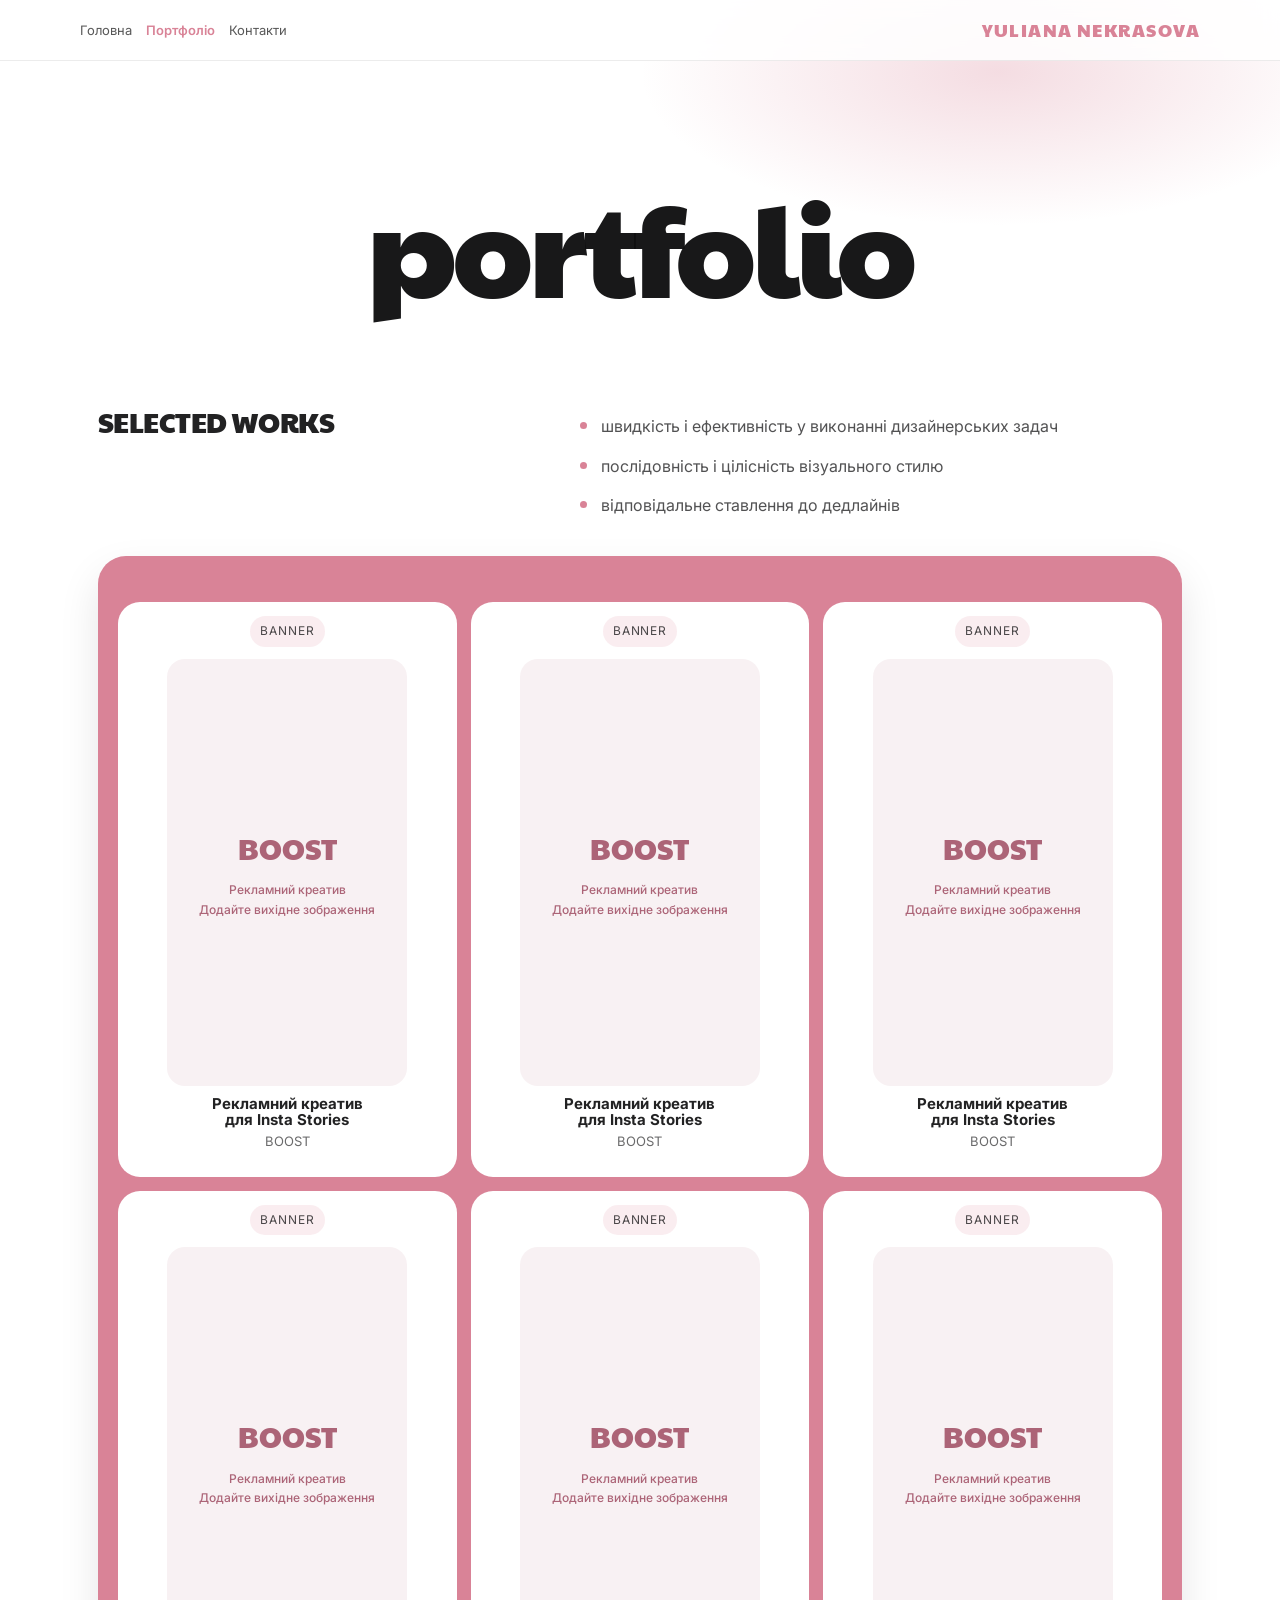
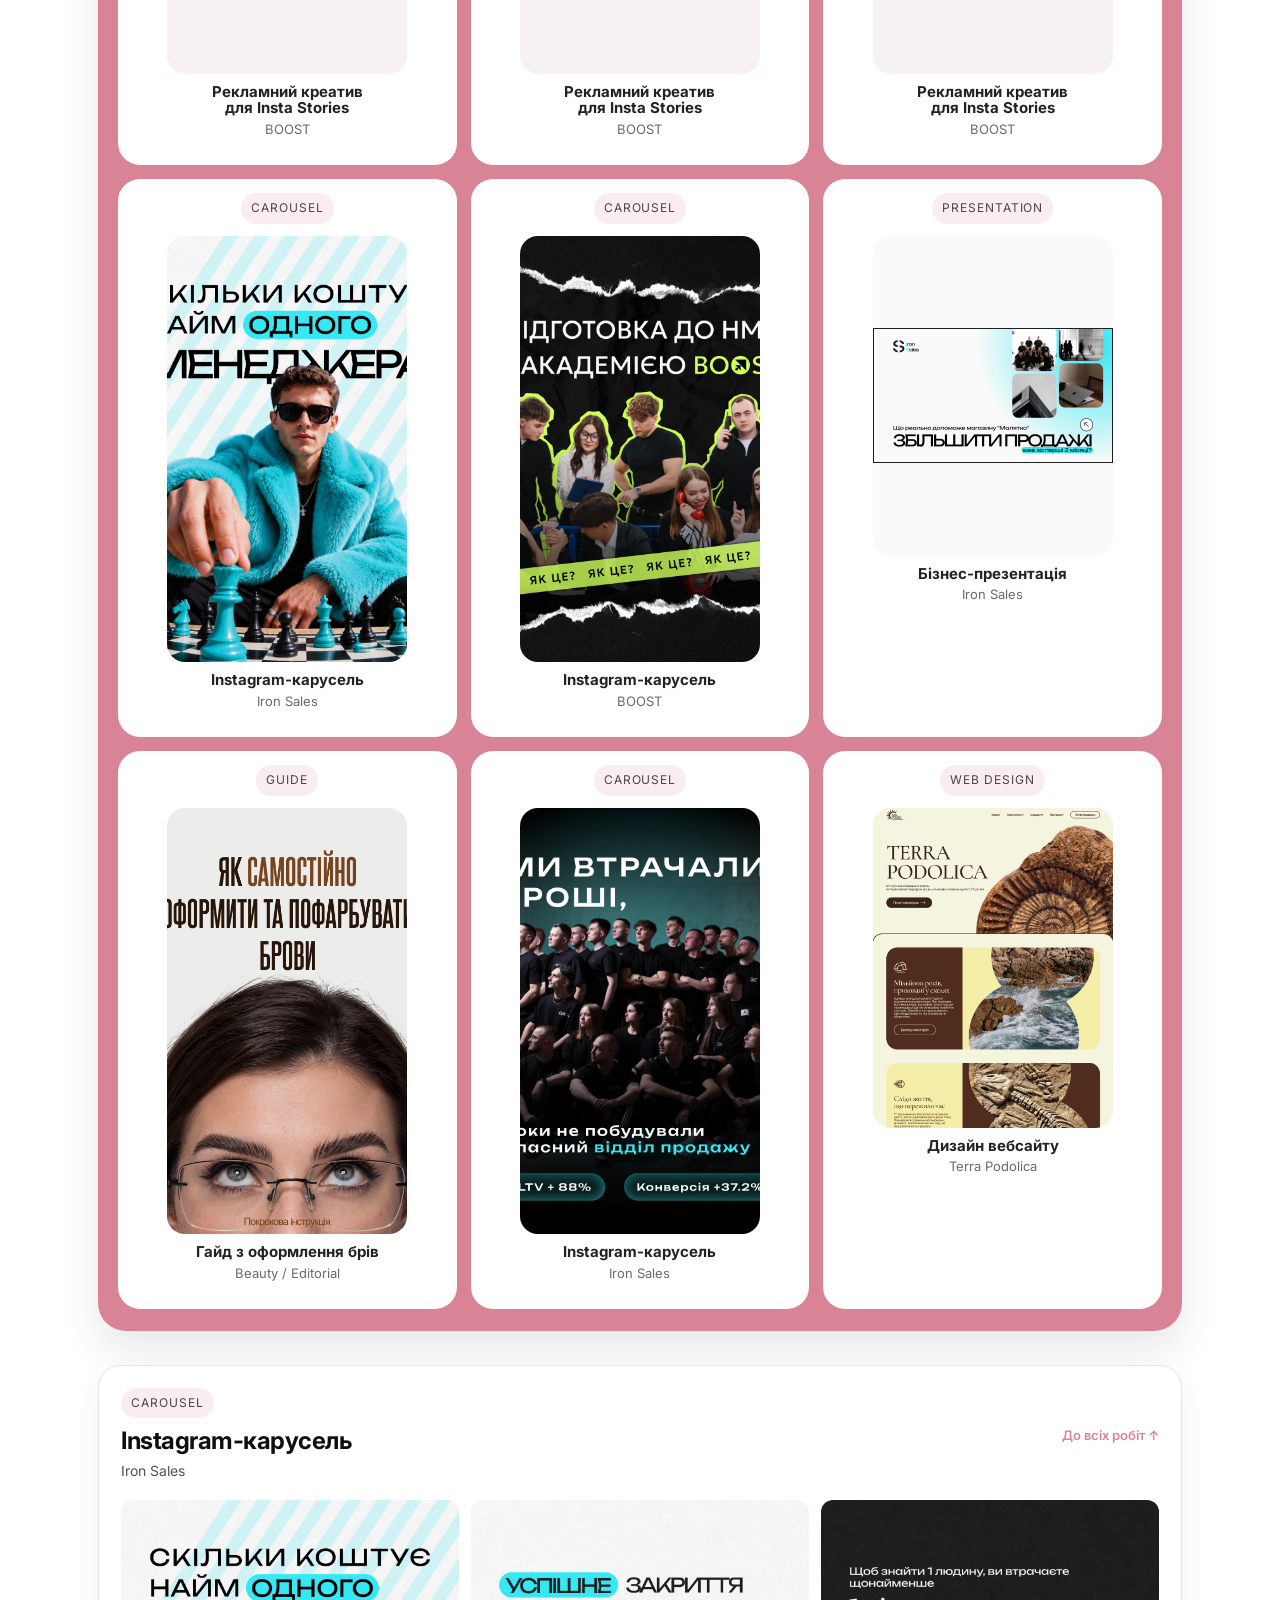
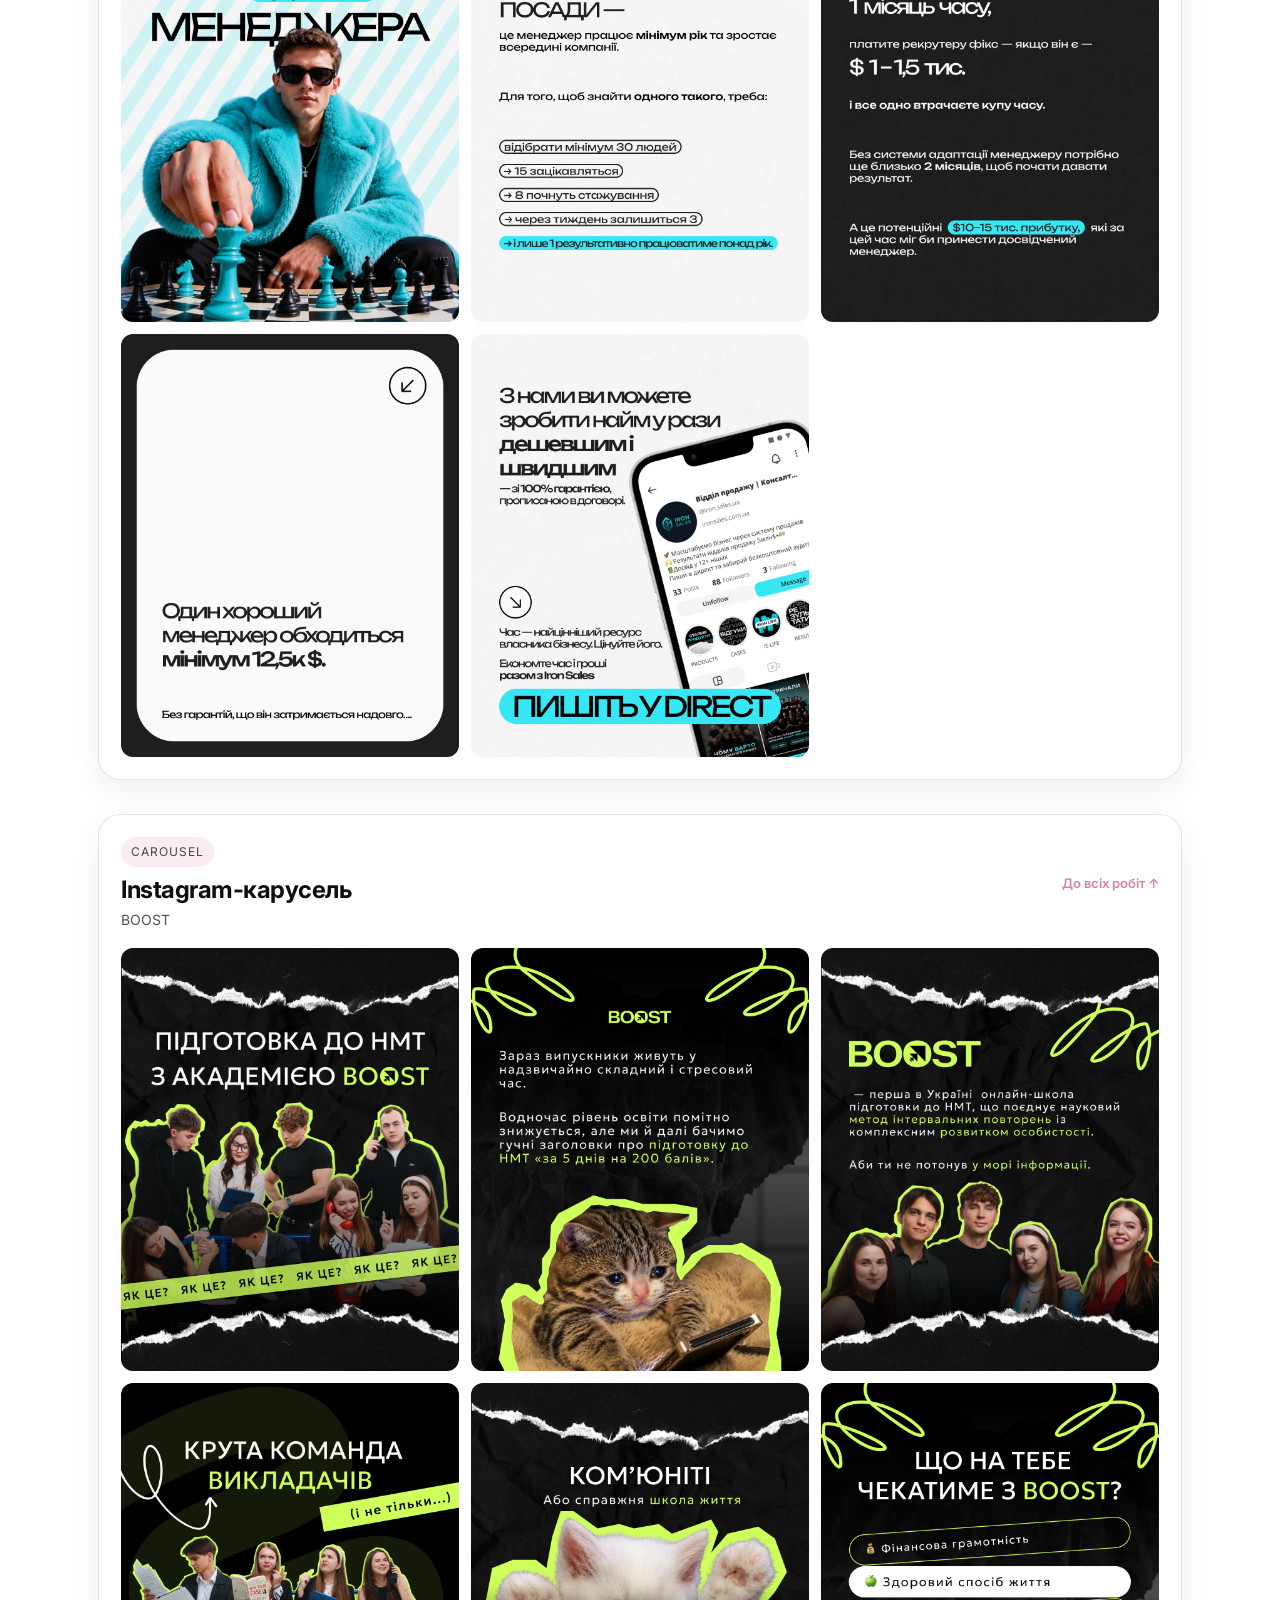
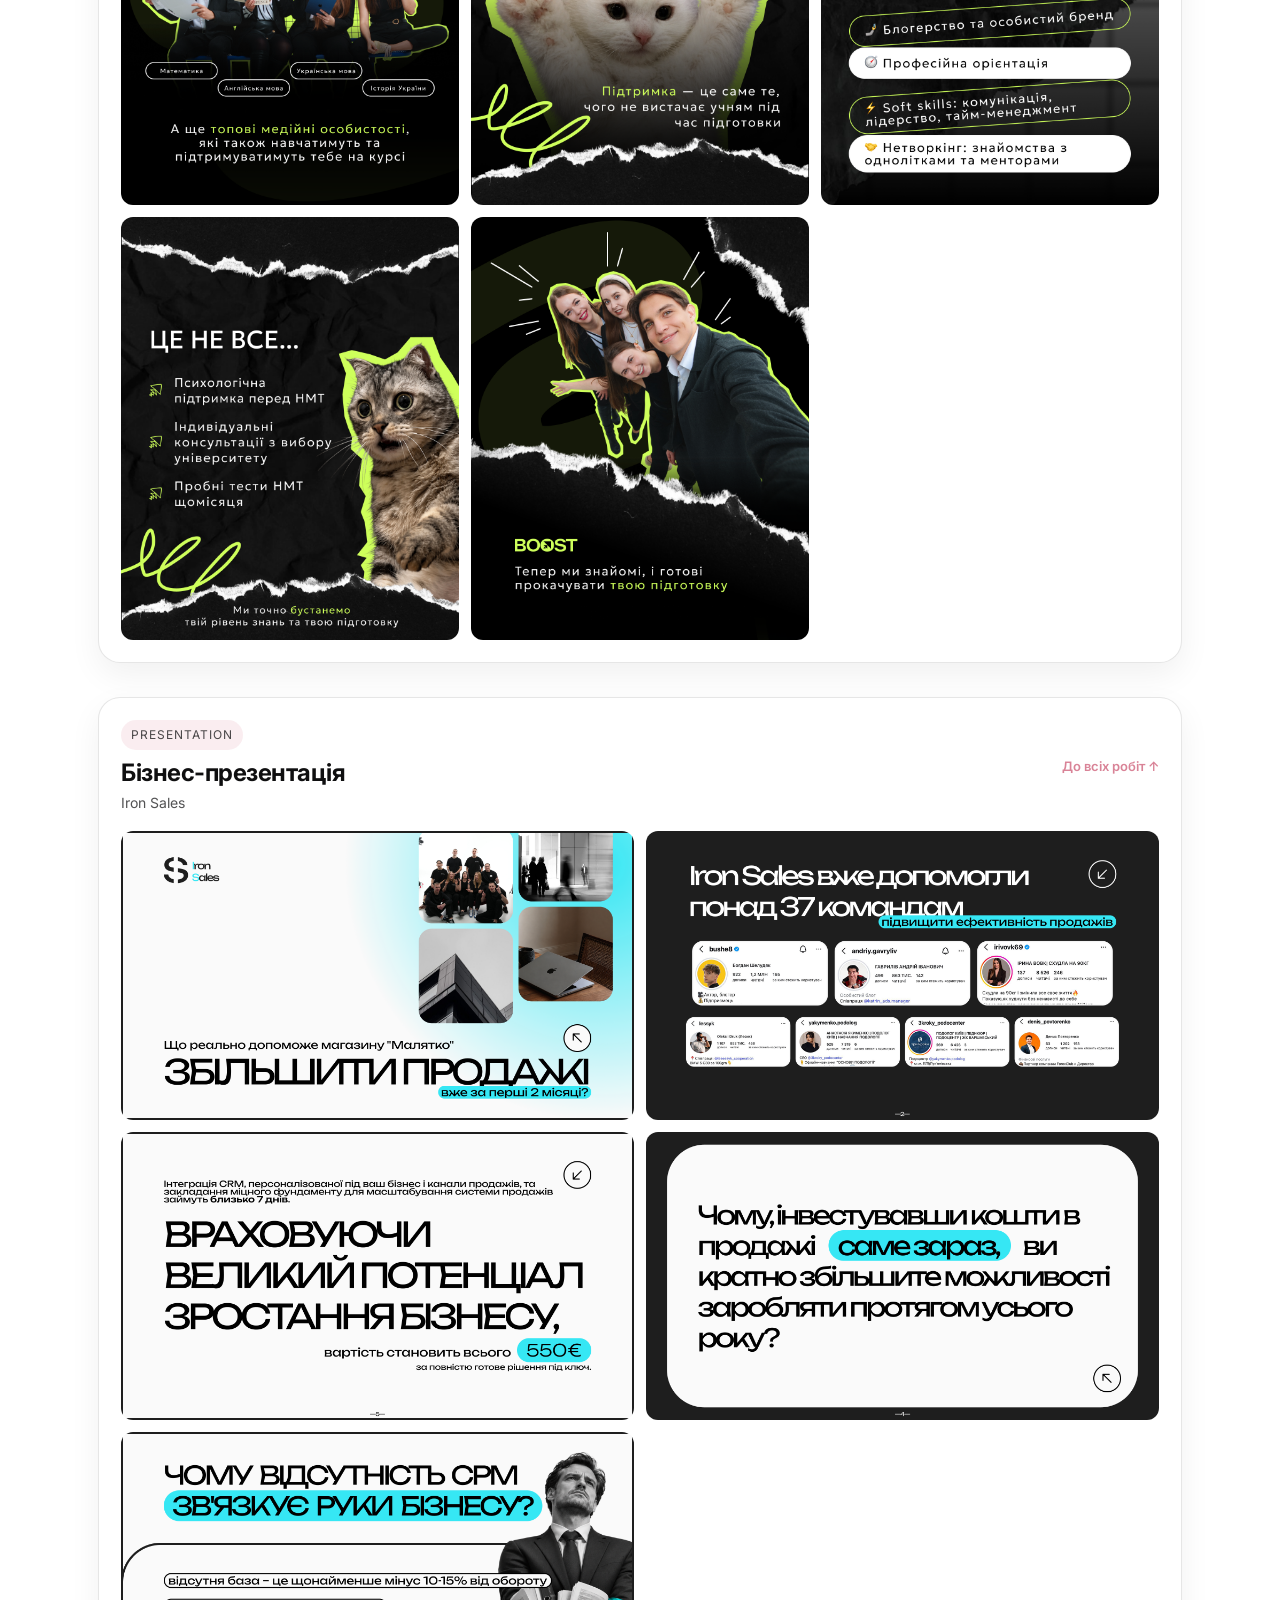
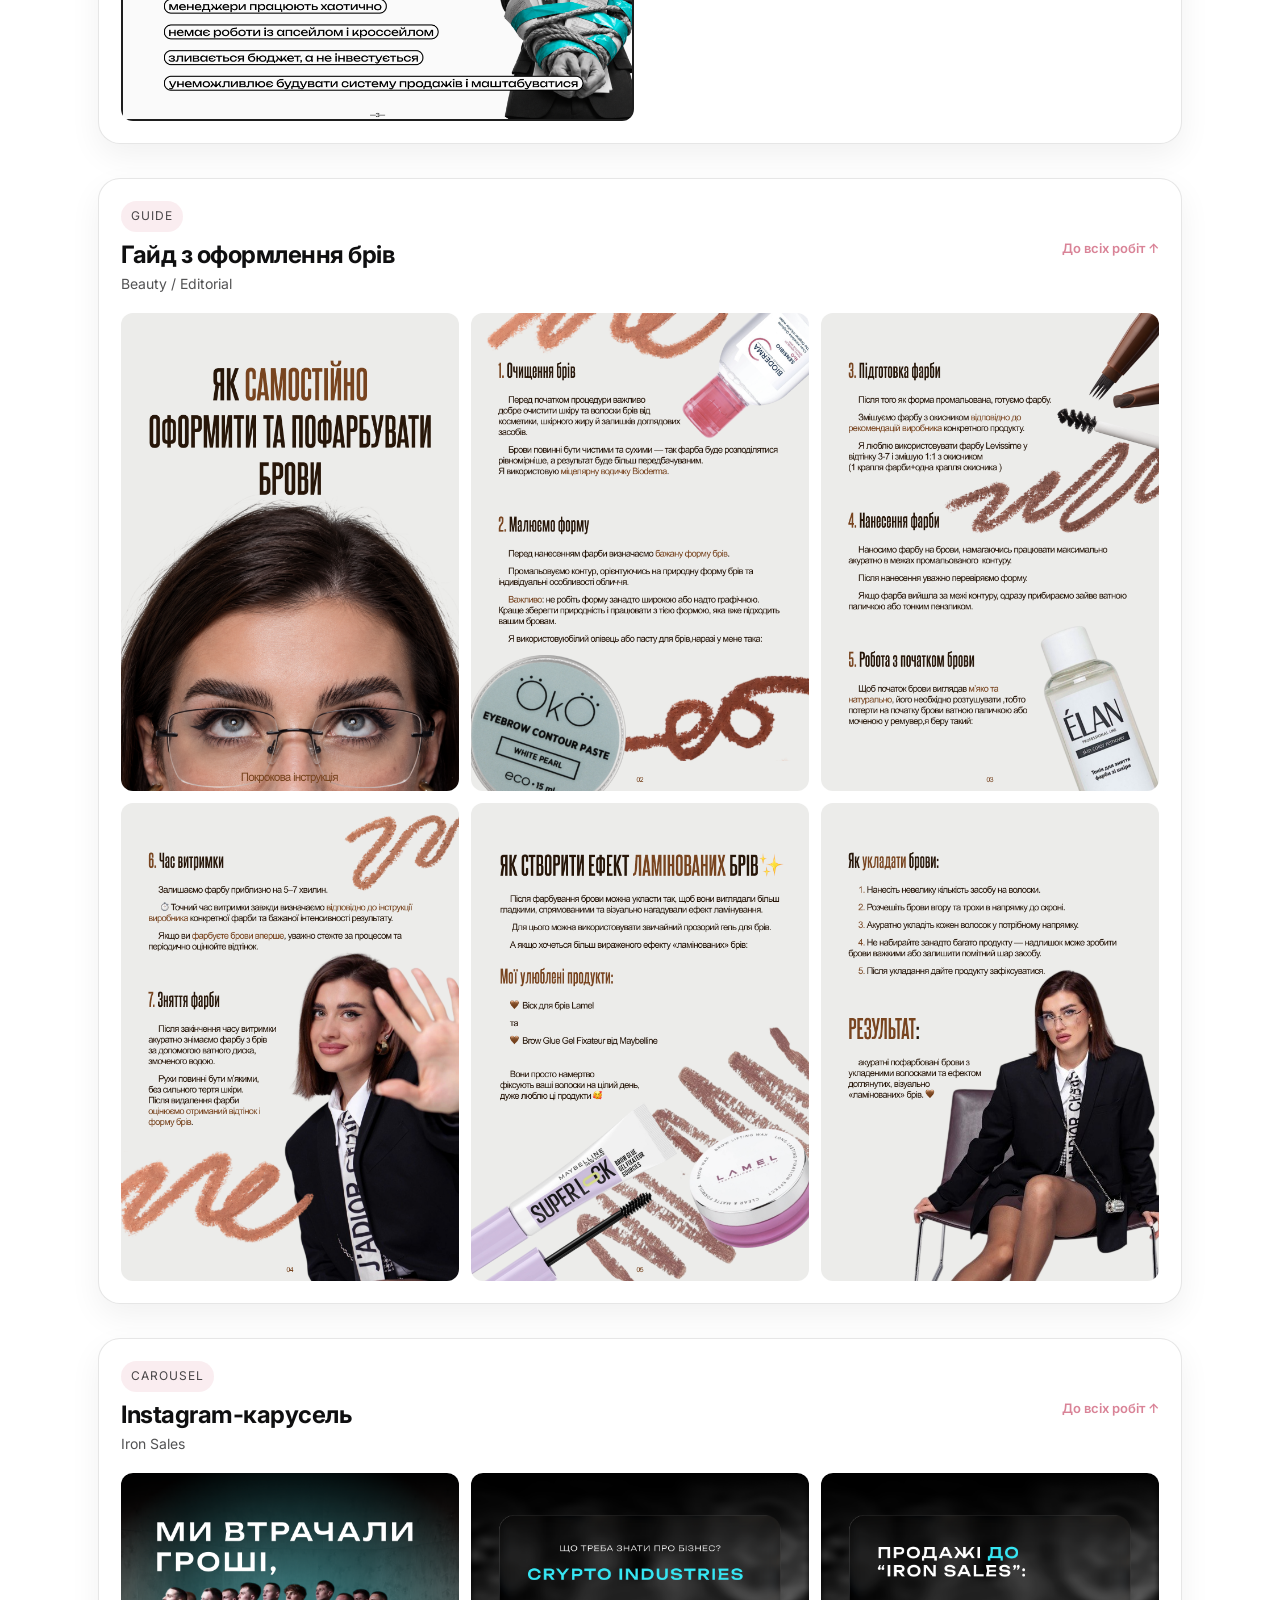
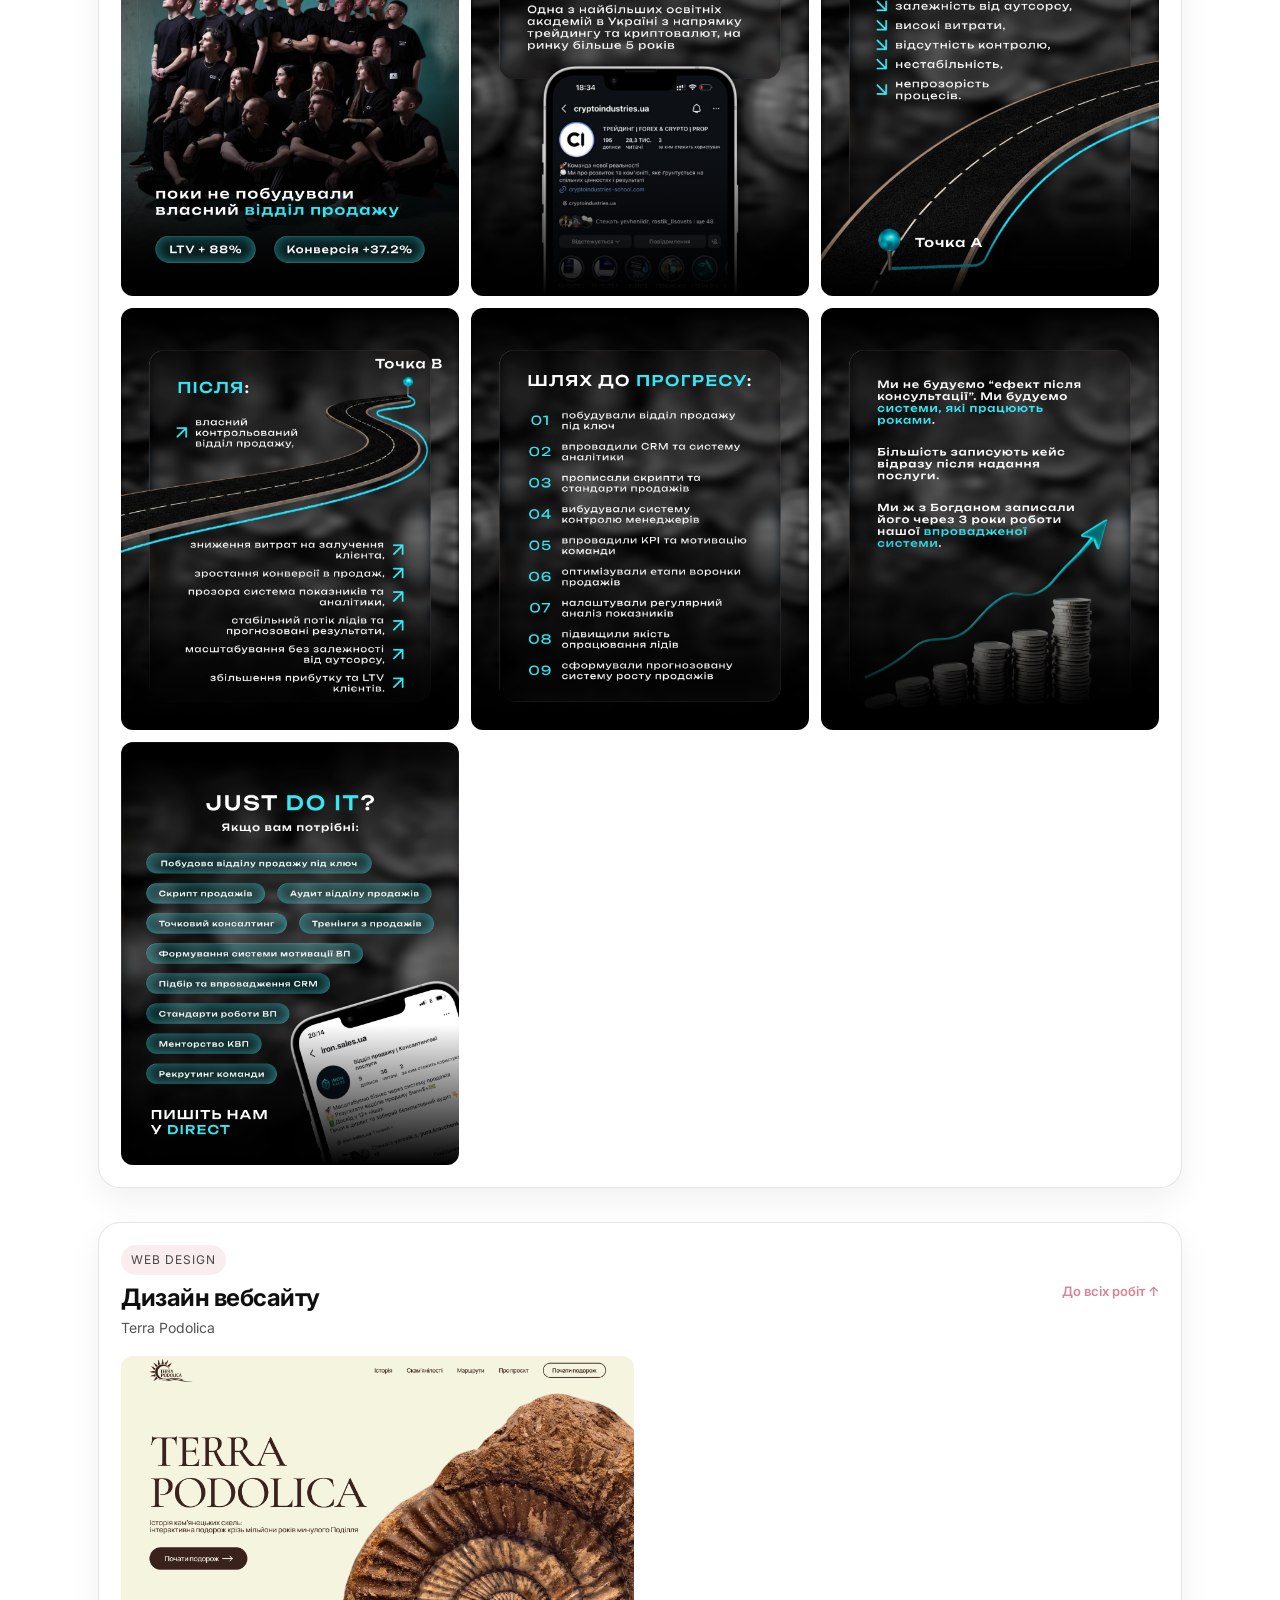
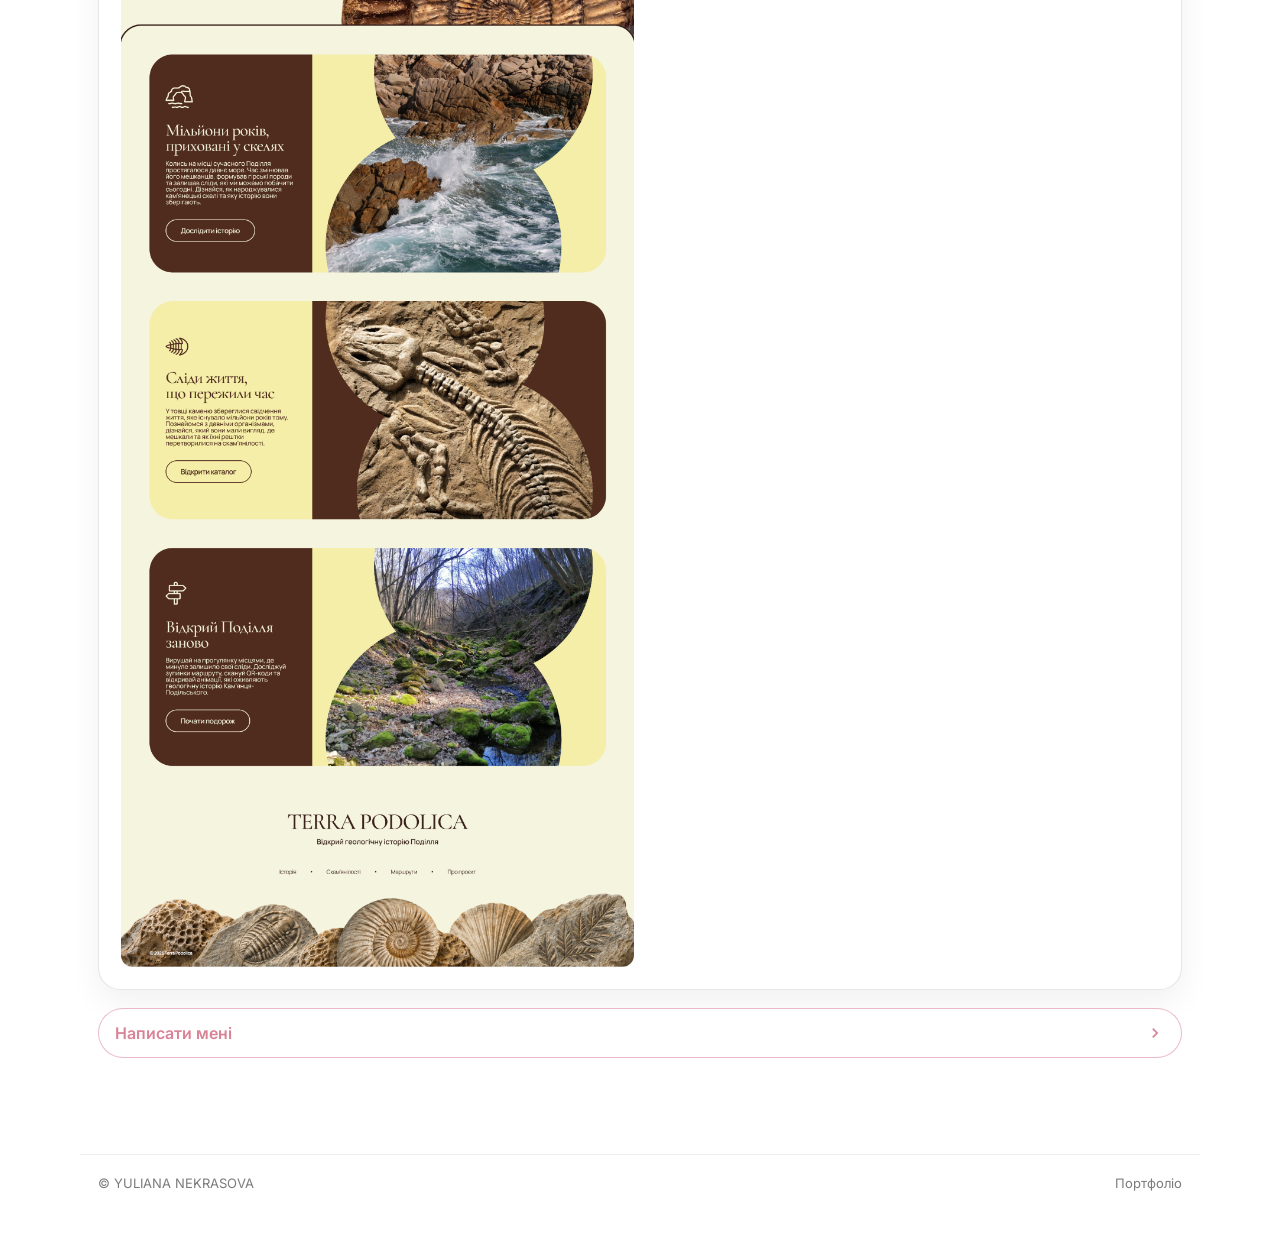
==== portfolio.html @ 5f6ecfb2 "Add files via upload" ====
<!DOCTYPE html>
<html lang="uk">
<head>
  <meta charset="UTF-8">
  <meta name="viewport" content="width=device-width, initial-scale=1">
  <link rel="preconnect" href="https://fonts.googleapis.com">
  <link rel="preconnect" href="https://fonts.gstatic.com" crossorigin>
  <link rel="stylesheet" href="https://fonts.googleapis.com/css2?family=Inter:wght@300;400;500;600;700&family=Paytone+One&display=swap">
  
  <meta name="description" content="Портфоліо дизайнерки Юліани Некрасової. Розробка рекламних банерів, презентацій та UI/UX рішень для цифрових продуктів.">
  <meta name="author" content="Юліана Некрасова">
  <meta name="keywords" content="Юліана Некрасова, портфоліо дизайнера, UI/UX, створення банерів, графічний дизайн">
  
  <title>Портфоліо — Юліана Некрасова</title>
  <link rel="stylesheet" href="styles.css">
</head>
<body>
  <header class="topbar">
    <div class="wrap topbar-grid">
      <nav class="menu" aria-label="Навігація" role="navigation">
        <ul class="menu-list">
          <li><a class="menu-link" href="index.html">Головна</a></li>
          <li><a class="menu-link" href="portfolio.html" aria-current="page">Портфоліо</a></li>
          <li><a class="menu-link" href="contacts.html">Контакти</a></li>
        </ul>
      </nav>

      <a class="logo" href="index.html">YULIANA NEKRASOVA</a>
    </div>
  </header>

  <main id="content">
    <section class="hero" aria-label="Портфоліо">
      <div class="wrap">
        <div class="hero-stage">
          <div class="hero-word" aria-hidden="true">portfolio</div>
        </div>

        <div class="hero-bottom">
          <div class="hero-left">
            <h1>SELECTED WORKS</h1>
          </div>
          <div class="hero-right">
            <ul class="accent-list">
              <li>швидкість і ефективність у виконанні дизайнерських задач</li>
              <li>послідовність і цілісність візуального стилю</li>
              <li>відповідальне ставлення до дедлайнів</li>
            </ul>
          </div>
        </div>

        <section class="panel" aria-label="Галерея робіт">
          <div class="panel-inner">
            <div class="panel-top">
            </div>

            <div class="panel-grid" id="work-grid">
              <article class="tile">
                <span class="badge">BANNER</span>
                <div class="tile-img tile-missing" role="img" aria-label="Робота: креатив для сторіс — Креатив 1"><span>BOOST<br><small>Рекламний креатив<br>Додайте вихідне зображення</small></span></div>
                <h3 class="tile-name">Рекламний креатив</h3>
                <h3 class="tile-name">для Insta Stories</h3>
                <p class="tile-meta">BOOST</p>
              </article>

              <article class="tile">
                <span class="badge">BANNER</span>
                <div class="tile-img tile-missing" role="img" aria-label="Робота: креатив для сторіс — Creative 2"><span>BOOST<br><small>Рекламний креатив<br>Додайте вихідне зображення</small></span></div>
                <h3 class="tile-name">Рекламний креатив</h3>
                <h3 class="tile-name">для Insta Stories</h3>
                <p class="tile-meta">BOOST</p>
              </article>

              <article class="tile">
                <span class="badge">BANNER</span>
                <div class="tile-img tile-missing" role="img" aria-label="Робота: креатив для сторіс — Креатив 4"><span>BOOST<br><small>Рекламний креатив<br>Додайте вихідне зображення</small></span></div>
                <h3 class="tile-name">Рекламний креатив</h3>
                <h3 class="tile-name">для Insta Stories</h3>
                <p class="tile-meta">BOOST</p>
              </article>

              <article class="tile">
                <span class="badge">BANNER</span>
                <div class="tile-img tile-missing" role="img" aria-label="Робота: дизайн прайсу — Ціни 2"><span>BOOST<br><small>Рекламний креатив<br>Додайте вихідне зображення</small></span></div>
                <h3 class="tile-name">Рекламний креатив</h3>
                <h3 class="tile-name">для Insta Stories</h3>
                <p class="tile-meta">BOOST</p>
              </article>

              <article class="tile">
                <span class="badge">BANNER</span>
                <div class="tile-img tile-missing" role="img" aria-label="Робота: дизайн прайсу — Ціни 5"><span>BOOST<br><small>Рекламний креатив<br>Додайте вихідне зображення</small></span></div>
                <h3 class="tile-name">Рекламний креатив</h3>
                <h3 class="tile-name">для Insta Stories</h3>
                <p class="tile-meta">BOOST</p>
              </article>

              <article class="tile">
                <span class="badge">BANNER</span>
                <div class="tile-img tile-missing" role="img" aria-label="Робота: дизайн прайсу — Ціни 6"><span>BOOST<br><small>Рекламний креатив<br>Додайте вихідне зображення</small></span></div>
                <h3 class="tile-name">Рекламний креатив</h3>
                <h3 class="tile-name">для Insta Stories</h3>
                <p class="tile-meta">BOOST</p>
              </article>
<article class="tile">
 <span class="badge">CAROUSEL</span>
 <a class="project-link" href="#iron-carousel-1" aria-label="Переглянути: Instagram-карусель — Iron Sales">
 <div class="tile-img "><img loading="lazy" src="assets/iron-carousel-1-01.png" alt="Instagram-карусель — Iron Sales"></div>
 <h3 class="tile-name">Instagram-карусель</h3><p class="tile-meta">Iron Sales</p>
 </a></article>
<article class="tile">
 <span class="badge">CAROUSEL</span>
 <a class="project-link" href="#boost-carousel" aria-label="Переглянути: Instagram-карусель — BOOST">
 <div class="tile-img "><img loading="lazy" src="assets/boost-carousel-01.png" alt="Instagram-карусель — BOOST"></div>
 <h3 class="tile-name">Instagram-карусель</h3><p class="tile-meta">BOOST</p>
 </a></article>
<article class="tile">
 <span class="badge">PRESENTATION</span>
 <a class="project-link" href="#iron-presentation" aria-label="Переглянути: Бізнес-презентація — Iron Sales">
 <div class="tile-img tile-img-wide"><img loading="lazy" src="assets/iron-presentation-01.png" alt="Бізнес-презентація — Iron Sales"></div>
 <h3 class="tile-name">Бізнес-презентація</h3><p class="tile-meta">Iron Sales</p>
 </a></article>
<article class="tile">
 <span class="badge">GUIDE</span>
 <a class="project-link" href="#beauty-guide" aria-label="Переглянути: Гайд з оформлення брів — Beauty / Editorial">
 <div class="tile-img "><img loading="lazy" src="assets/beauty-guide-01.png" alt="Гайд з оформлення брів — Beauty / Editorial"></div>
 <h3 class="tile-name">Гайд з оформлення брів</h3><p class="tile-meta">Beauty / Editorial</p>
 </a></article>
<article class="tile">
 <span class="badge">CAROUSEL</span>
 <a class="project-link" href="#iron-carousel-2" aria-label="Переглянути: Instagram-карусель — Iron Sales">
 <div class="tile-img "><img loading="lazy" src="assets/iron-carousel-2-01.png" alt="Instagram-карусель — Iron Sales"></div>
 <h3 class="tile-name">Instagram-карусель</h3><p class="tile-meta">Iron Sales</p>
 </a></article>
<article class="tile">
 <span class="badge">WEB DESIGN</span>
 <a class="project-link" href="#terra-podolica" aria-label="Переглянути: Дизайн вебсайту — Terra Podolica">
 <div class="tile-img tile-img-wide"><img loading="lazy" src="assets/terra-podolica-01.png" alt="Дизайн вебсайту — Terra Podolica"></div>
 <h3 class="tile-name">Дизайн вебсайту</h3><p class="tile-meta">Terra Podolica</p>
 </a></article>
            </div>
          </div>
        </section>

        <section class="work-detail" id="iron-carousel-1" aria-label="Instagram-карусель — Iron Sales">
 <div class="work-heading"><div><span class="badge">CAROUSEL</span><h2>Instagram-карусель</h2><p>Iron Sales</p></div><a class="back-to-grid" href="#work-grid">До всіх робіт ↑</a></div>
 <div class="work-gallery "><a href="assets/iron-carousel-1-01.png" target="_blank" rel="noopener" title="Відкрити у повному розмірі"><img loading="lazy" src="assets/iron-carousel-1-01.png" alt="Instagram-карусель — сторінка 1"></a><a href="assets/iron-carousel-1-02.png" target="_blank" rel="noopener" title="Відкрити у повному розмірі"><img loading="lazy" src="assets/iron-carousel-1-02.png" alt="Instagram-карусель — сторінка 2"></a><a href="assets/iron-carousel-1-03.png" target="_blank" rel="noopener" title="Відкрити у повному розмірі"><img loading="lazy" src="assets/iron-carousel-1-03.png" alt="Instagram-карусель — сторінка 3"></a><a href="assets/iron-carousel-1-04.png" target="_blank" rel="noopener" title="Відкрити у повному розмірі"><img loading="lazy" src="assets/iron-carousel-1-04.png" alt="Instagram-карусель — сторінка 4"></a><a href="assets/iron-carousel-1-05.png" target="_blank" rel="noopener" title="Відкрити у повному розмірі"><img loading="lazy" src="assets/iron-carousel-1-05.png" alt="Instagram-карусель — сторінка 5"></a></div>
 </section>
<section class="work-detail" id="boost-carousel" aria-label="Instagram-карусель — BOOST">
 <div class="work-heading"><div><span class="badge">CAROUSEL</span><h2>Instagram-карусель</h2><p>BOOST</p></div><a class="back-to-grid" href="#work-grid">До всіх робіт ↑</a></div>
 <div class="work-gallery "><a href="assets/boost-carousel-01.png" target="_blank" rel="noopener" title="Відкрити у повному розмірі"><img loading="lazy" src="assets/boost-carousel-01.png" alt="Instagram-карусель — сторінка 1"></a><a href="assets/boost-carousel-02.png" target="_blank" rel="noopener" title="Відкрити у повному розмірі"><img loading="lazy" src="assets/boost-carousel-02.png" alt="Instagram-карусель — сторінка 2"></a><a href="assets/boost-carousel-03.png" target="_blank" rel="noopener" title="Відкрити у повному розмірі"><img loading="lazy" src="assets/boost-carousel-03.png" alt="Instagram-карусель — сторінка 3"></a><a href="assets/boost-carousel-04.png" target="_blank" rel="noopener" title="Відкрити у повному розмірі"><img loading="lazy" src="assets/boost-carousel-04.png" alt="Instagram-карусель — сторінка 4"></a><a href="assets/boost-carousel-05.png" target="_blank" rel="noopener" title="Відкрити у повному розмірі"><img loading="lazy" src="assets/boost-carousel-05.png" alt="Instagram-карусель — сторінка 5"></a><a href="assets/boost-carousel-06.png" target="_blank" rel="noopener" title="Відкрити у повному розмірі"><img loading="lazy" src="assets/boost-carousel-06.png" alt="Instagram-карусель — сторінка 6"></a><a href="assets/boost-carousel-07.png" target="_blank" rel="noopener" title="Відкрити у повному розмірі"><img loading="lazy" src="assets/boost-carousel-07.png" alt="Instagram-карусель — сторінка 7"></a><a href="assets/boost-carousel-08.png" target="_blank" rel="noopener" title="Відкрити у повному розмірі"><img loading="lazy" src="assets/boost-carousel-08.png" alt="Instagram-карусель — сторінка 8"></a></div>
 </section>
<section class="work-detail" id="iron-presentation" aria-label="Бізнес-презентація — Iron Sales">
 <div class="work-heading"><div><span class="badge">PRESENTATION</span><h2>Бізнес-презентація</h2><p>Iron Sales</p></div><a class="back-to-grid" href="#work-grid">До всіх робіт ↑</a></div>
 <div class="work-gallery work-gallery-wide"><a href="assets/iron-presentation-01.png" target="_blank" rel="noopener" title="Відкрити у повному розмірі"><img loading="lazy" src="assets/iron-presentation-01.png" alt="Бізнес-презентація — сторінка 1"></a><a href="assets/iron-presentation-02.png" target="_blank" rel="noopener" title="Відкрити у повному розмірі"><img loading="lazy" src="assets/iron-presentation-02.png" alt="Бізнес-презентація — сторінка 2"></a><a href="assets/iron-presentation-03.png" target="_blank" rel="noopener" title="Відкрити у повному розмірі"><img loading="lazy" src="assets/iron-presentation-03.png" alt="Бізнес-презентація — сторінка 3"></a><a href="assets/iron-presentation-04.png" target="_blank" rel="noopener" title="Відкрити у повному розмірі"><img loading="lazy" src="assets/iron-presentation-04.png" alt="Бізнес-презентація — сторінка 4"></a><a href="assets/iron-presentation-05.png" target="_blank" rel="noopener" title="Відкрити у повному розмірі"><img loading="lazy" src="assets/iron-presentation-05.png" alt="Бізнес-презентація — сторінка 5"></a></div>
 </section>
<section class="work-detail" id="beauty-guide" aria-label="Гайд з оформлення брів — Beauty / Editorial">
 <div class="work-heading"><div><span class="badge">GUIDE</span><h2>Гайд з оформлення брів</h2><p>Beauty / Editorial</p></div><a class="back-to-grid" href="#work-grid">До всіх робіт ↑</a></div>
 <div class="work-gallery "><a href="assets/beauty-guide-01.png" target="_blank" rel="noopener" title="Відкрити у повному розмірі"><img loading="lazy" src="assets/beauty-guide-01.png" alt="Гайд з оформлення брів — сторінка 1"></a><a href="assets/beauty-guide-02.png" target="_blank" rel="noopener" title="Відкрити у повному розмірі"><img loading="lazy" src="assets/beauty-guide-02.png" alt="Гайд з оформлення брів — сторінка 2"></a><a href="assets/beauty-guide-03.png" target="_blank" rel="noopener" title="Відкрити у повному розмірі"><img loading="lazy" src="assets/beauty-guide-03.png" alt="Гайд з оформлення брів — сторінка 3"></a><a href="assets/beauty-guide-04.png" target="_blank" rel="noopener" title="Відкрити у повному розмірі"><img loading="lazy" src="assets/beauty-guide-04.png" alt="Гайд з оформлення брів — сторінка 4"></a><a href="assets/beauty-guide-05.png" target="_blank" rel="noopener" title="Відкрити у повному розмірі"><img loading="lazy" src="assets/beauty-guide-05.png" alt="Гайд з оформлення брів — сторінка 5"></a><a href="assets/beauty-guide-06.png" target="_blank" rel="noopener" title="Відкрити у повному розмірі"><img loading="lazy" src="assets/beauty-guide-06.png" alt="Гайд з оформлення брів — сторінка 6"></a></div>
 </section>
<section class="work-detail" id="iron-carousel-2" aria-label="Instagram-карусель — Iron Sales">
 <div class="work-heading"><div><span class="badge">CAROUSEL</span><h2>Instagram-карусель</h2><p>Iron Sales</p></div><a class="back-to-grid" href="#work-grid">До всіх робіт ↑</a></div>
 <div class="work-gallery "><a href="assets/iron-carousel-2-01.png" target="_blank" rel="noopener" title="Відкрити у повному розмірі"><img loading="lazy" src="assets/iron-carousel-2-01.png" alt="Instagram-карусель — сторінка 1"></a><a href="assets/iron-carousel-2-02.png" target="_blank" rel="noopener" title="Відкрити у повному розмірі"><img loading="lazy" src="assets/iron-carousel-2-02.png" alt="Instagram-карусель — сторінка 2"></a><a href="assets/iron-carousel-2-03.png" target="_blank" rel="noopener" title="Відкрити у повному розмірі"><img loading="lazy" src="assets/iron-carousel-2-03.png" alt="Instagram-карусель — сторінка 3"></a><a href="assets/iron-carousel-2-04.png" target="_blank" rel="noopener" title="Відкрити у повному розмірі"><img loading="lazy" src="assets/iron-carousel-2-04.png" alt="Instagram-карусель — сторінка 4"></a><a href="assets/iron-carousel-2-05.png" target="_blank" rel="noopener" title="Відкрити у повному розмірі"><img loading="lazy" src="assets/iron-carousel-2-05.png" alt="Instagram-карусель — сторінка 5"></a><a href="assets/iron-carousel-2-06.png" target="_blank" rel="noopener" title="Відкрити у повному розмірі"><img loading="lazy" src="assets/iron-carousel-2-06.png" alt="Instagram-карусель — сторінка 6"></a><a href="assets/iron-carousel-2-07.png" target="_blank" rel="noopener" title="Відкрити у повному розмірі"><img loading="lazy" src="assets/iron-carousel-2-07.png" alt="Instagram-карусель — сторінка 7"></a></div>
 </section>
<section class="work-detail" id="terra-podolica" aria-label="Дизайн вебсайту — Terra Podolica">
 <div class="work-heading"><div><span class="badge">WEB DESIGN</span><h2>Дизайн вебсайту</h2><p>Terra Podolica</p></div><a class="back-to-grid" href="#work-grid">До всіх робіт ↑</a></div>
 <div class="work-gallery work-gallery-wide"><a href="assets/terra-podolica-01.png" target="_blank" rel="noopener" title="Відкрити у повному розмірі"><img loading="lazy" src="assets/terra-podolica-01.png" alt="Дизайн вебсайту — сторінка 1"></a></div>
 </section>
<div class="spacer" aria-hidden="true"></div>
        <a class="btn btn-outline btn-wide" href="contacts.html">
          Написати мені
          <svg class="btn-icon" viewBox="0 0 24 24" aria-hidden="true">
            <path d="M8.59 16.59L13.17 12 8.59 7.41 10 6l6 6-6 6-1.41-1.41z"></path>
          </svg>
        </a>
      </div>
    </section>
  </main>

  <footer class="footer">
    <div class="wrap footer-inner">
      <span>© YULIANA NEKRASOVA</span>
      <span>Портфоліо</span>
    </div>
  </footer>
</body>
</html>
---- styles.css ----
﻿:root {
  --bg: #ffffff;
  --surface: #ffffff;
  --text: #0f0f10;
  --muted: #6c6c72;
  --border: rgba(15, 15, 16, .10);
  --accent: #d98397;
  --accent-soft: #f3c3cd;
  --shadow: 0 18px 40px rgba(15, 15, 16, .10);
  --radius: 22px;
}

* {
  box-sizing: border-box;
}

html, body {
  height: 100%;
}

body {
  position: relative;
  margin: 0;
  color: var(--text);
  font: 16px/1.55 "Inter", system-ui, -apple-system, "Segoe UI", Roboto, Arial, sans-serif;
  background: var(--bg);
}

body::before {
  content: "";
  position: absolute;
  top: 0;
  left: 0;
  right: 0;
  height: 640px;
  pointer-events: none;
  background: radial-gradient(560px 240px at 78% 72px, rgba(217, 131, 151, .28), transparent 64%);
  z-index: -1;
}

img {
  max-width: 100%;
  height: auto;
  display: block;
}

a {
  color: inherit;
}

.sr-only {
  position: absolute;
  width: 1px;
  height: 1px;
  padding: 0;
  margin: -1px;
  overflow: hidden;
  clip: rect(0, 0, 0, 0);
  white-space: nowrap;
  border: 0;
}

.wrap {
  max-width: 1120px;
  margin: 0 auto;
  padding: 0 18px;
}

.topbar {
  position: sticky;
  top: 0;
  z-index: 10;
  background: rgba(255, 255, 255, .86);
  border-bottom: 1px solid rgba(15, 15, 16, .08);
  backdrop-filter: blur(10px);
}

.topbar-grid {
  display: flex;
  align-items: center;
  justify-content: space-between;
  padding: 16px 0;
  gap: 14px;
}

.menu {
  flex: 1;
}

.menu-list {
  list-style: none;
  margin: 0;
  padding: 0;
  display: flex;
  flex-direction: row;
  align-items: center;
  gap: 14px;
  flex-wrap: wrap;
  font-size: 13px;
}

.menu-link {
  text-decoration: none;
  color: rgba(15, 15, 16, .70);
}

.menu-link:hover {
  color: rgba(15, 15, 16, .92);
}

.menu-link[aria-current="page"] {
  color: var(--accent);
  font-weight: 600;
}

.logo {
  text-decoration: none;
  font-family: "Paytone One", "Inter", system-ui, sans-serif;
  font-size: 18px;
  letter-spacing: .08em;
  color: var(--accent);
}

main {
  padding: 8px 0 56px;
}

h1, h2, h3 {
  margin: 0 0 10px;
  line-height: 1.1;
  letter-spacing: -.02em;
}

h1 {
  font-size: 48px;
  font-weight: 700;
}

h2 {
  font-size: 28px;
  font-weight: 700;
}

h3 {
  font-size: 16px;
  font-weight: 700;
  letter-spacing: .02em;
  text-transform: uppercase;
}

p {
  margin: 0 0 12px;
  color: rgba(15, 15, 16, .72);
}

.accent-list {
  margin: 0 0 12px;
  padding-left: 22px;
  color: rgba(15, 15, 16, .72);
}

.accent-list li {
  margin: 0 0 8px;
}

.accent-list li::marker {
  color: var(--accent);
  font-size: 1.45em;
}

.btn {
  display: inline-flex;
  align-items: center;
  gap: 10px;
  padding: 12px 16px;
  border-radius: 999px;
  background: var(--accent);
  color: #fff;
  text-decoration: none;
  font-weight: 600;
  box-shadow: 0 16px 30px rgba(217, 131, 151, .24);
}

.btn-outline {
  background: #fff;
  color: var(--accent);
  border: 1px solid rgba(217, 131, 151, .55);
  box-shadow: none;
}

.btn-icon {
  width: 20px;
  height: 20px;
  flex: 0 0 auto;
  fill: currentColor;
}

.btn-wide {
  width: 100%;
  justify-content: space-between;
}

.btn-row {
  display: grid;
  grid-template-columns: 1fr auto;
  gap: 12px;
  margin-top: 14px;
}

.btn:hover { filter: brightness(1.02); }
.btn:active { filter: brightness(.98); }

.hero {
  position: relative;
  padding: 6px 0 12px;
}

.hero-stage {
  position: relative;
  min-height: 320px;
  display: grid;
  place-items: center;
  overflow: hidden;
}

.hero-word {
  position: absolute;
  inset: 0;
  display: grid;
  place-items: center;
  font-family: "Paytone One", "Inter", system-ui, sans-serif;
  font-size: 130px;
  letter-spacing: -.04em;
  color: rgba(15, 15, 16, .96);
  white-space: nowrap;
  transform: translateY(10px);
}

.hero-bottom {
  display: grid;
  grid-template-columns: 1fr 1.3fr;
  gap: 18px;
  margin-top: 12px;
  align-items: start;
}

.hero-actions {
  grid-column: 1 / -1;
}

.subhead {
  font-size: 18px;
  font-weight: 650;
  color: rgba(15, 15, 16, .88);
  margin: 0 0 8px;
}

.hero-left h1 {
  font-family: "Paytone One", "Inter", system-ui, sans-serif;
  font-weight: 400;
  font-size: 28px;
  color: rgba(15, 15, 16, .92);
}

.panel {
  margin-top: 26px;
  border-radius: 28px;
  background: var(--accent);
  color: var(--text);
  box-shadow: var(--shadow);
  border: none;
}

.panel-inner {
  padding: 28px 20px 22px;
}

.panel-top {
  display: grid;
  grid-template-columns: 1fr auto 1fr;
  align-items: center;
  gap: 10px;
  margin-bottom: 18px;
  text-transform: uppercase;
  letter-spacing: .12em;
  font-size: 12px;
  color: rgba(255, 255, 255, .8);
}

.panel-title {
  justify-self: center;
  font-family: "Paytone One", "Inter", system-ui, sans-serif;
  font-size: 38px;
  letter-spacing: .08em;
  color: #ffffff;
  margin: 0;
}

.panel-grid {
  display: grid;
  grid-template-columns: repeat(3, 1fr);
  gap: 14px;
}

.tile {
  border-radius: 22px;
  background: #ffffff;
  border: none;
  padding: 14px;
  text-align: center;
}

.badge {
  display: inline-flex;
  align-items: center;
  gap: 8px;
  font-size: 12px;
  padding: 6px 10px;
  border-radius: 999px;
  background: rgba(217, 131, 151, .14);
  color: rgba(15, 15, 16, .75);
  letter-spacing: .08em;
  text-transform: uppercase;
}

.tile-img {
  margin: 12px auto 10px;
  width: 100%;
  max-width: 240px;
  aspect-ratio: 9 / 16;
  border-radius: 18px;
  overflow: hidden;
  background: rgba(15, 15, 16, .04);
}

.tile-img img {
  width: 100%;
  height: 100%;
  object-fit: cover;
}
.tile-name {
  margin: 0;
  font-weight: 700;
  color: rgba(15, 15, 16, .92);
  font-size: 15px;
  letter-spacing: 0;
  text-transform: none;
}

.tile-meta {
  margin: 2px 0 12px;
  font-size: 13px;
  color: rgba(15, 15, 16, .62);
}

.section {
  margin-top: 34px;
  display: grid;
  grid-template-columns: 1.2fr .8fr;
  gap: 22px;
  align-items: center;
}

.card {
  border-radius: var(--radius);
  background: var(--surface);
  border: 1px solid rgba(15, 15, 16, .08);
  box-shadow: 0 12px 32px rgba(15, 15, 16, .08);
  padding: 18px;
}

.card h3 { color: rgba(15, 15, 16, .60); margin-bottom: 8px; }
.card ul { margin: 10px 0 0; padding-left: 18px; color: rgba(15, 15, 16, .76); }

.contact-bar { margin-top: 22px; }

.contact-row {
  display: flex;
  align-items: center;
  justify-content: space-between;
  gap: 18px;
  flex-wrap: wrap;
}

.contact-item {
  display: flex;
  flex-direction: column;
  gap: 4px;
  min-width: 220px;
  text-align: center;
}

.contact-label {
  font-size: 12px;
  letter-spacing: .12em;
  text-transform: uppercase;
  color: rgba(15, 15, 16, .55);
}

.contact-row a {
  color: var(--accent);
  font-weight: 650;
  text-decoration: none;
}

.contact-row a:hover {
  text-decoration: underline;
  text-underline-offset: 3px;
}

.footer {
  padding: 28px 0 42px;
  background: #fff;
  color: rgba(15, 15, 16, .55);
  font-size: 13px;
}

.footer-inner {
  border-top: 1px solid rgba(15, 15, 16, .08);
  padding-top: 18px;
  display: flex;
  justify-content: space-between;
  gap: 12px;
  flex-wrap: wrap;
}

.spacer { height: 18px; }

@media (max-width: 900px) {
  .topbar-grid { gap: 12px; }
  .menu-list { gap: 12px; }
  .hero-bottom { grid-template-columns: 1fr; }
  .btn-row { grid-template-columns: 1fr; }
  .panel-grid { grid-template-columns: 1fr; }
  .section { grid-template-columns: 1fr; }
}
/* Додаткові роботи — той самий стиль карток і кольорів */
.project-link {display:block;text-decoration:none;color:inherit}
.project-link:hover .tile-img img {transform:scale(1.035)}
.project-link:focus-visible,.back-to-grid:focus-visible,.work-gallery a:focus-visible {outline:3px solid var(--accent);outline-offset:4px}
.tile-img img {transition:transform .2s ease}
.tile-img-wide {aspect-ratio:9/12;display:grid;place-items:center}
.tile-img-wide img {object-fit:contain;background:#fafafa}
.tile-missing {display:grid;place-items:center;padding:14px;text-align:center;background:#f8f1f3;color:#ac6477;font-family:"Paytone One",sans-serif;font-size:29px}
.tile-missing small {display:block;font:500 12px/1.6 "Inter",sans-serif;margin-top:10px}
.work-detail {scroll-margin-top:95px;margin-top:34px;padding:22px;border:1px solid var(--border);background:#fff;border-radius:var(--radius);box-shadow:0 12px 32px rgba(15,15,16,.06)}
.work-heading {display:flex;align-items:center;justify-content:space-between;gap:16px;margin-bottom:18px}
.work-heading h2 {margin:10px 0 5px;font-size:24px}
.work-heading p {margin:0;font-size:14px}
.back-to-grid {color:var(--accent);font-size:13px;text-decoration:none;white-space:nowrap;font-weight:600}
.work-gallery {display:grid;grid-template-columns:repeat(3,minmax(0,1fr));gap:12px;align-items:start}
.work-gallery-wide {grid-template-columns:repeat(2,minmax(0,1fr))}
.work-gallery a {display:block;border-radius:12px;overflow:hidden;background:#f5f5f5}
.work-gallery img {width:100%;height:auto;display:block}
.work-gallery a:hover {box-shadow:0 5px 18px rgba(15,15,16,.13)}
@media(max-width:650px){.hero-word{font-size:clamp(48px,12vw,100px)}.hero-stage{min-height:220px}.logo{font-size:12px}.menu-list{font-size:12px;gap:8px}.work-heading{align-items:flex-start;flex-direction:column}.work-gallery{grid-template-columns:repeat(2,minmax(0,1fr));gap:8px}.work-gallery-wide{grid-template-columns:1fr}.work-detail{padding:14px}}
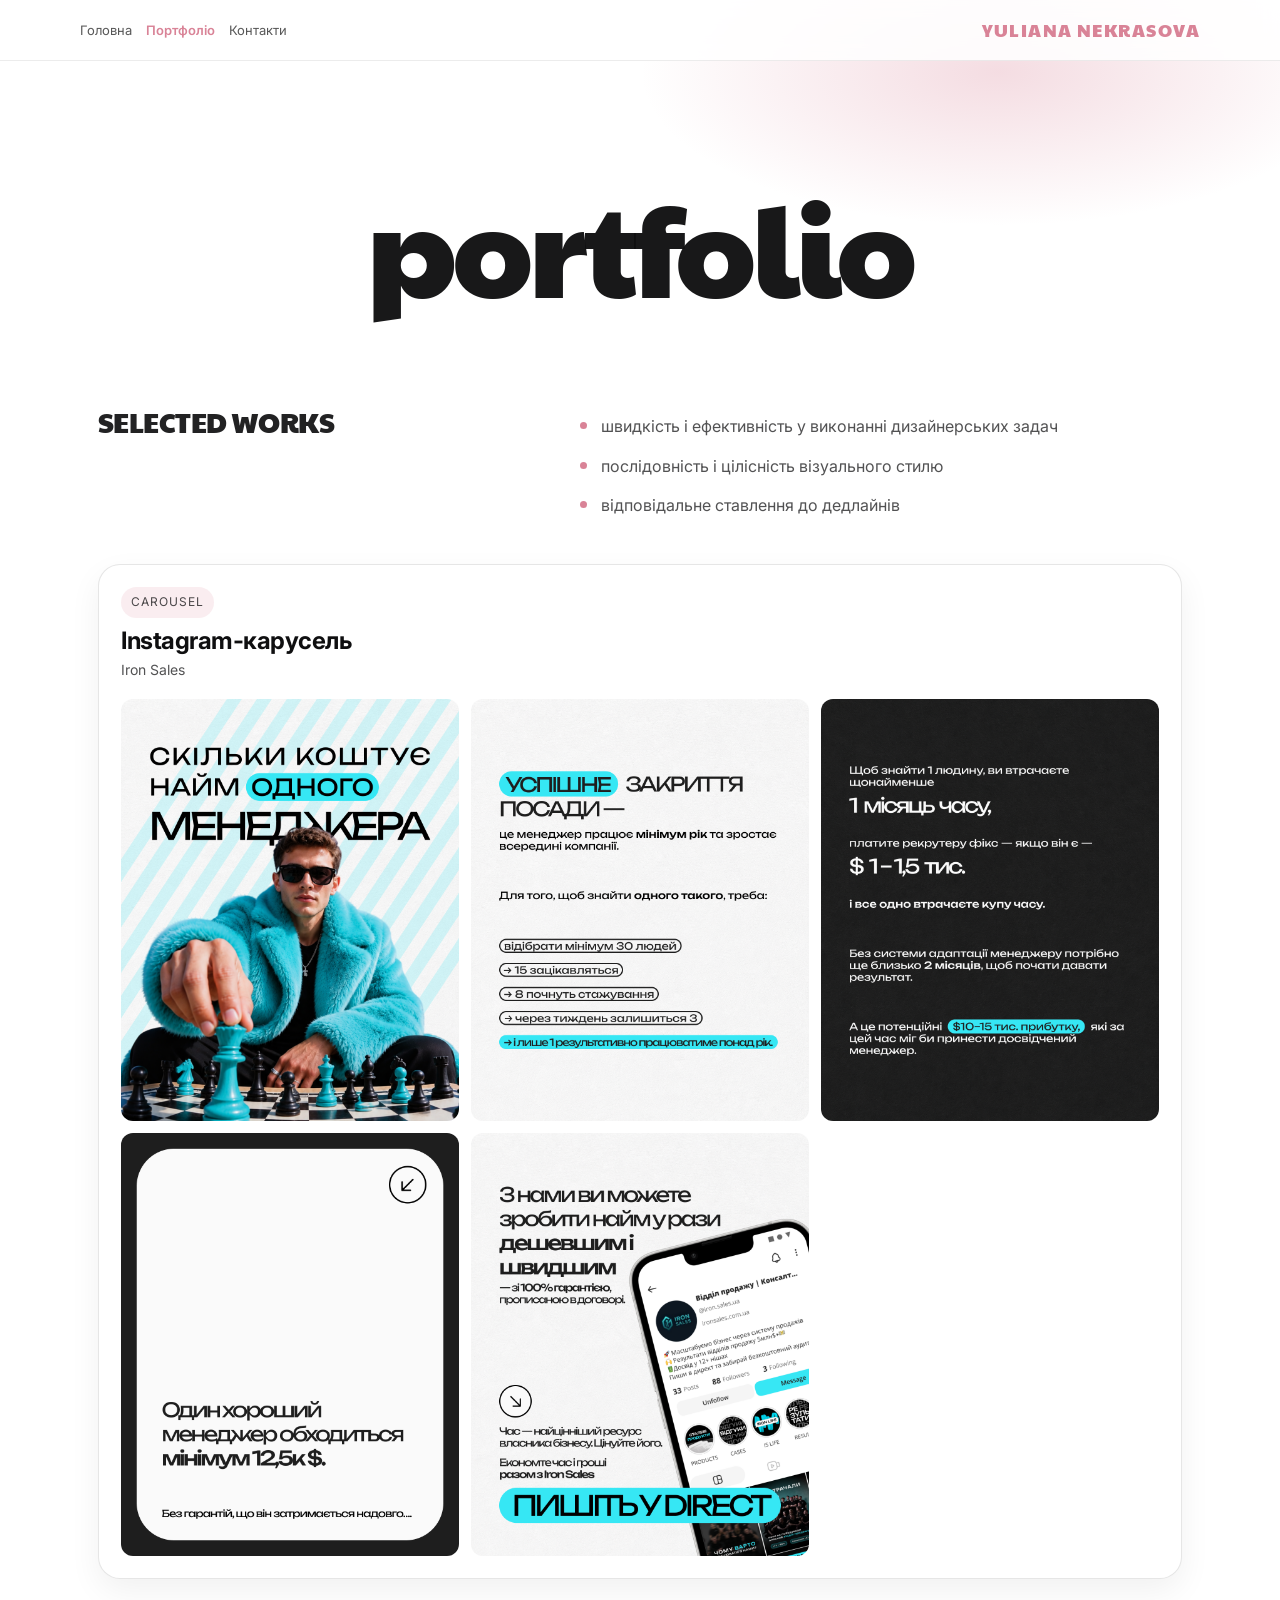
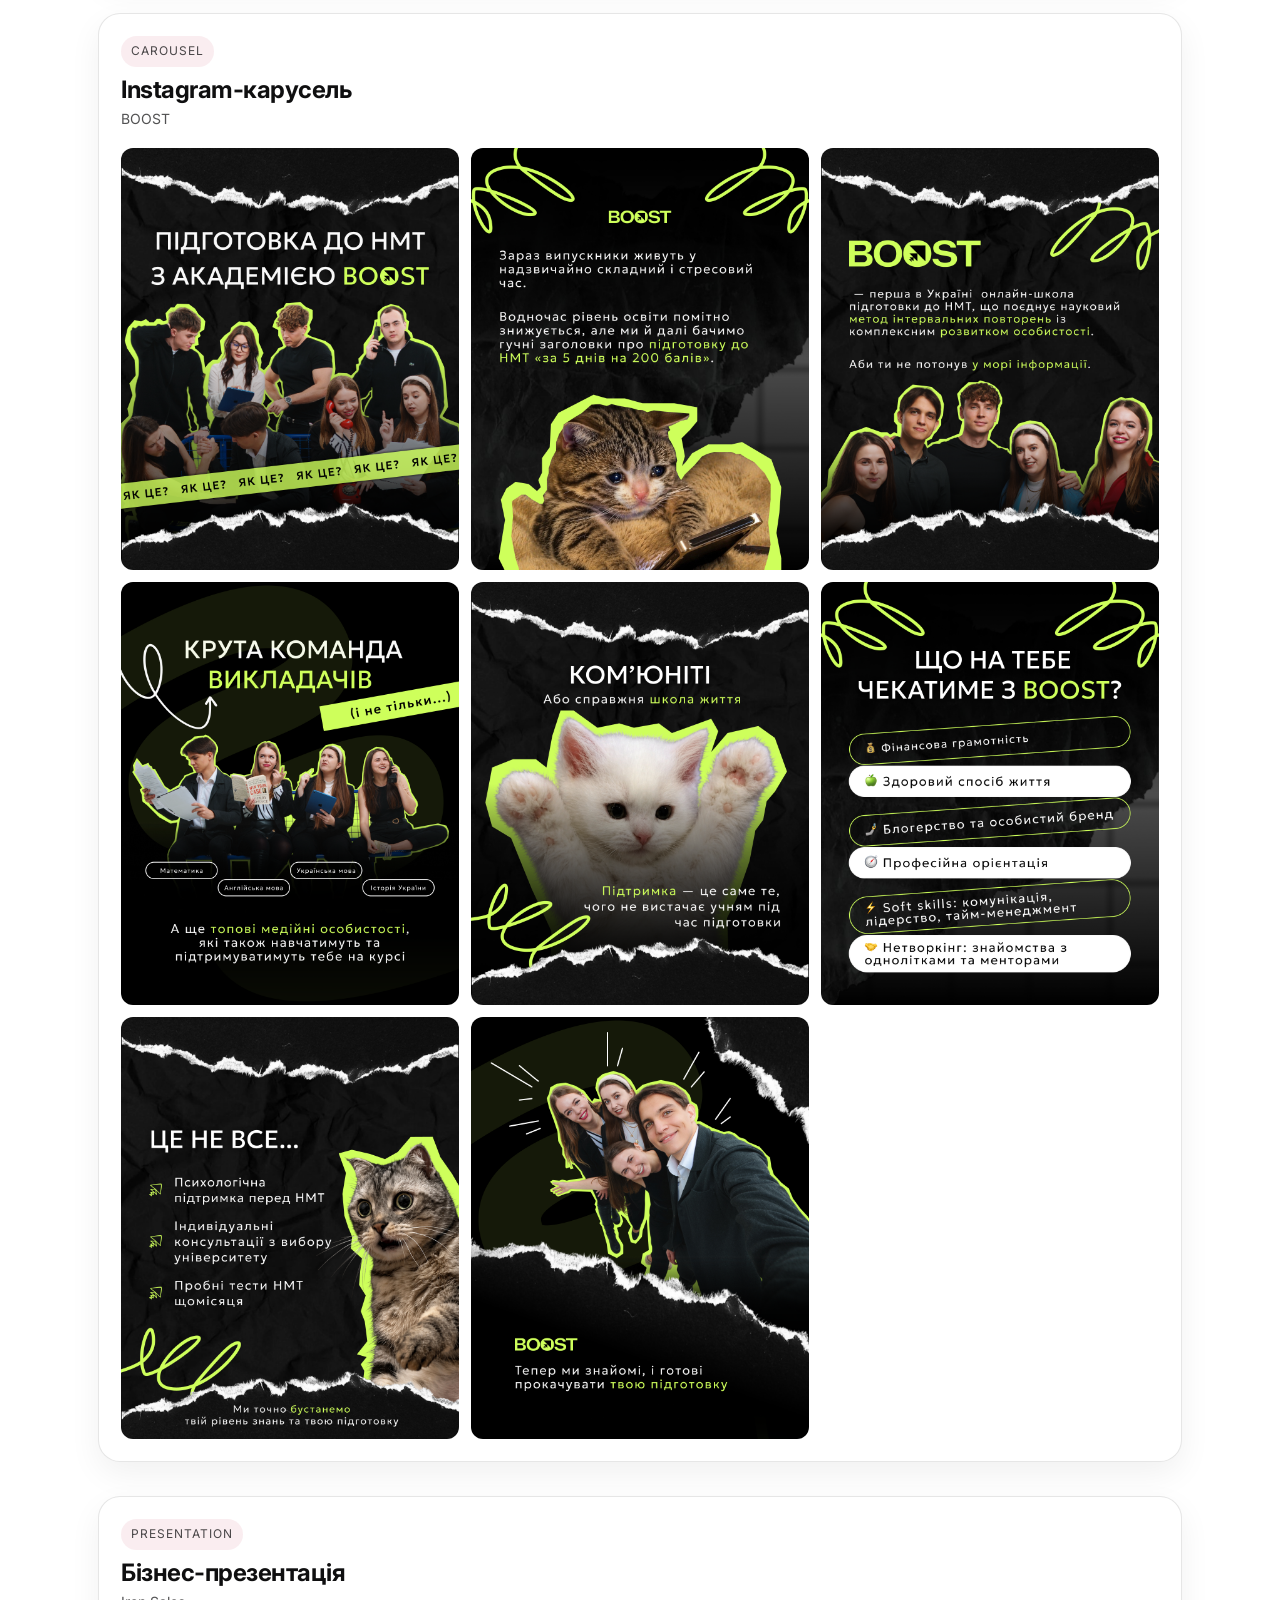
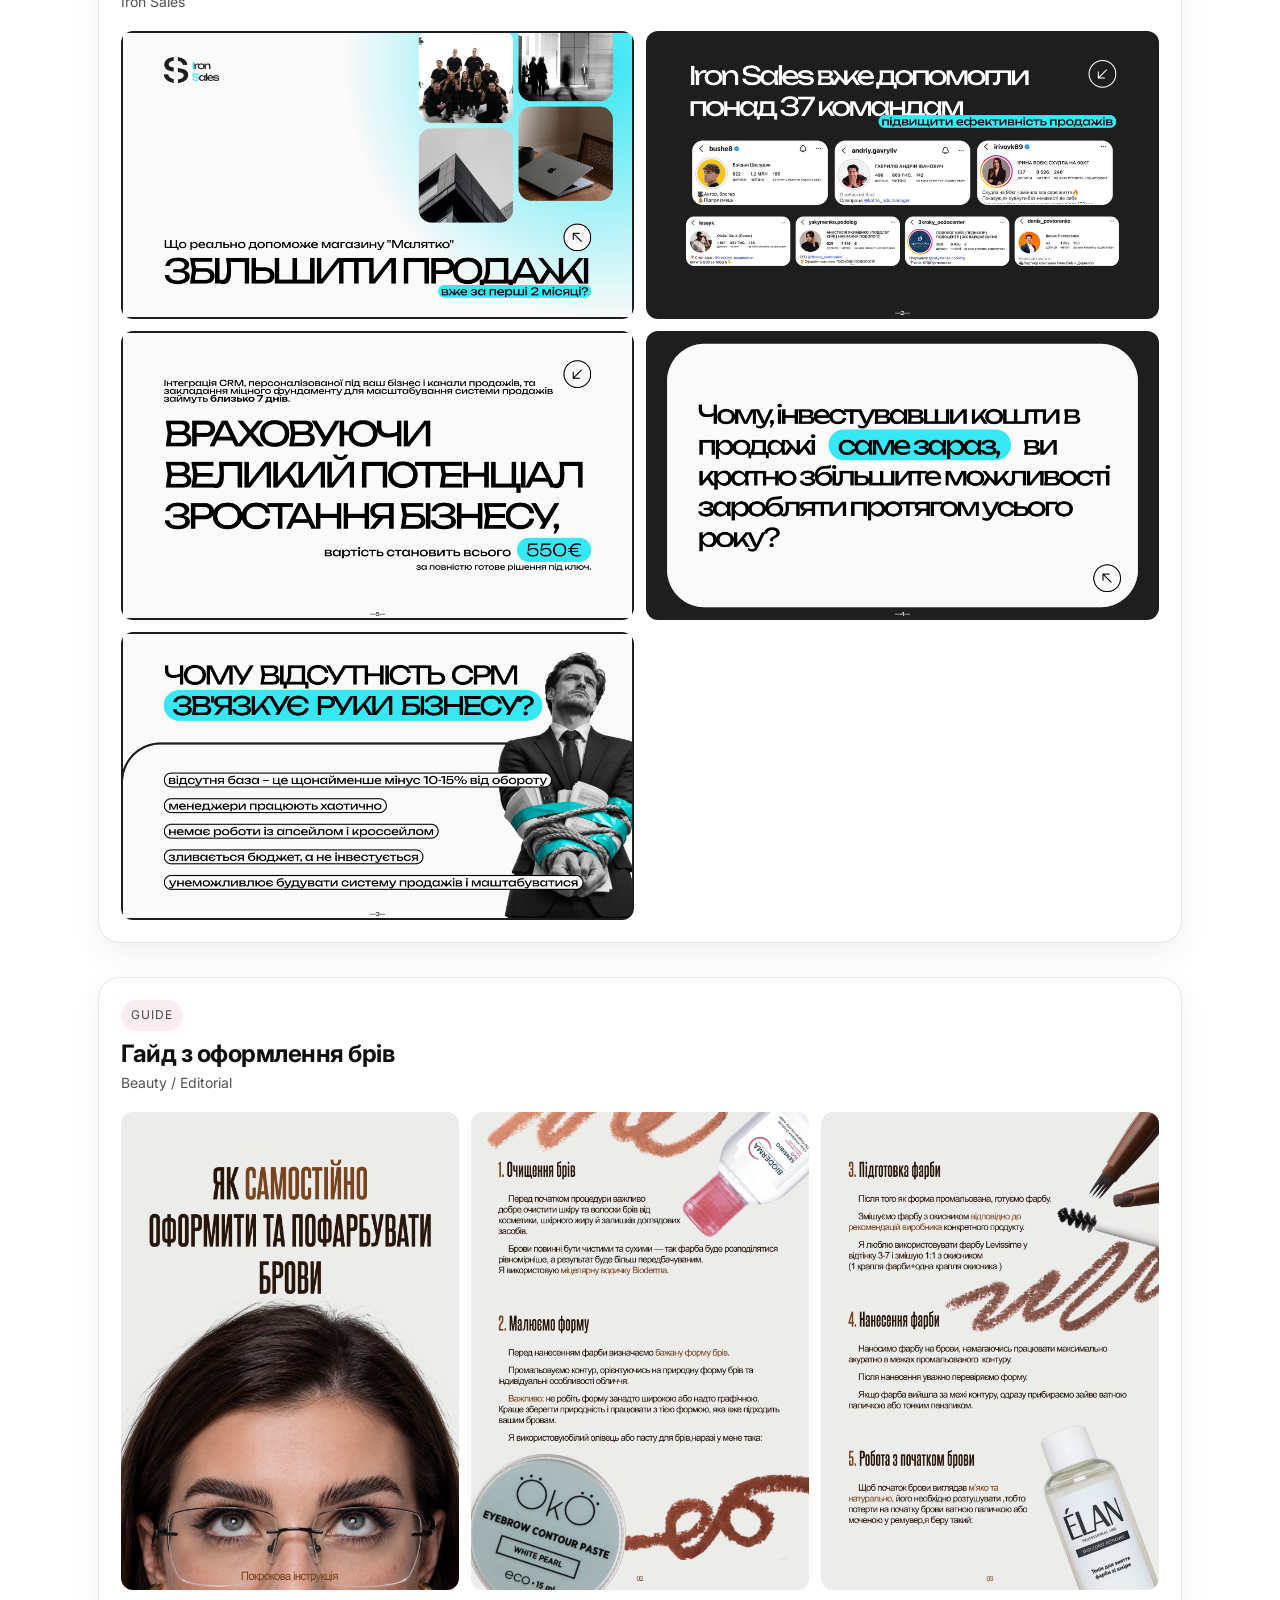
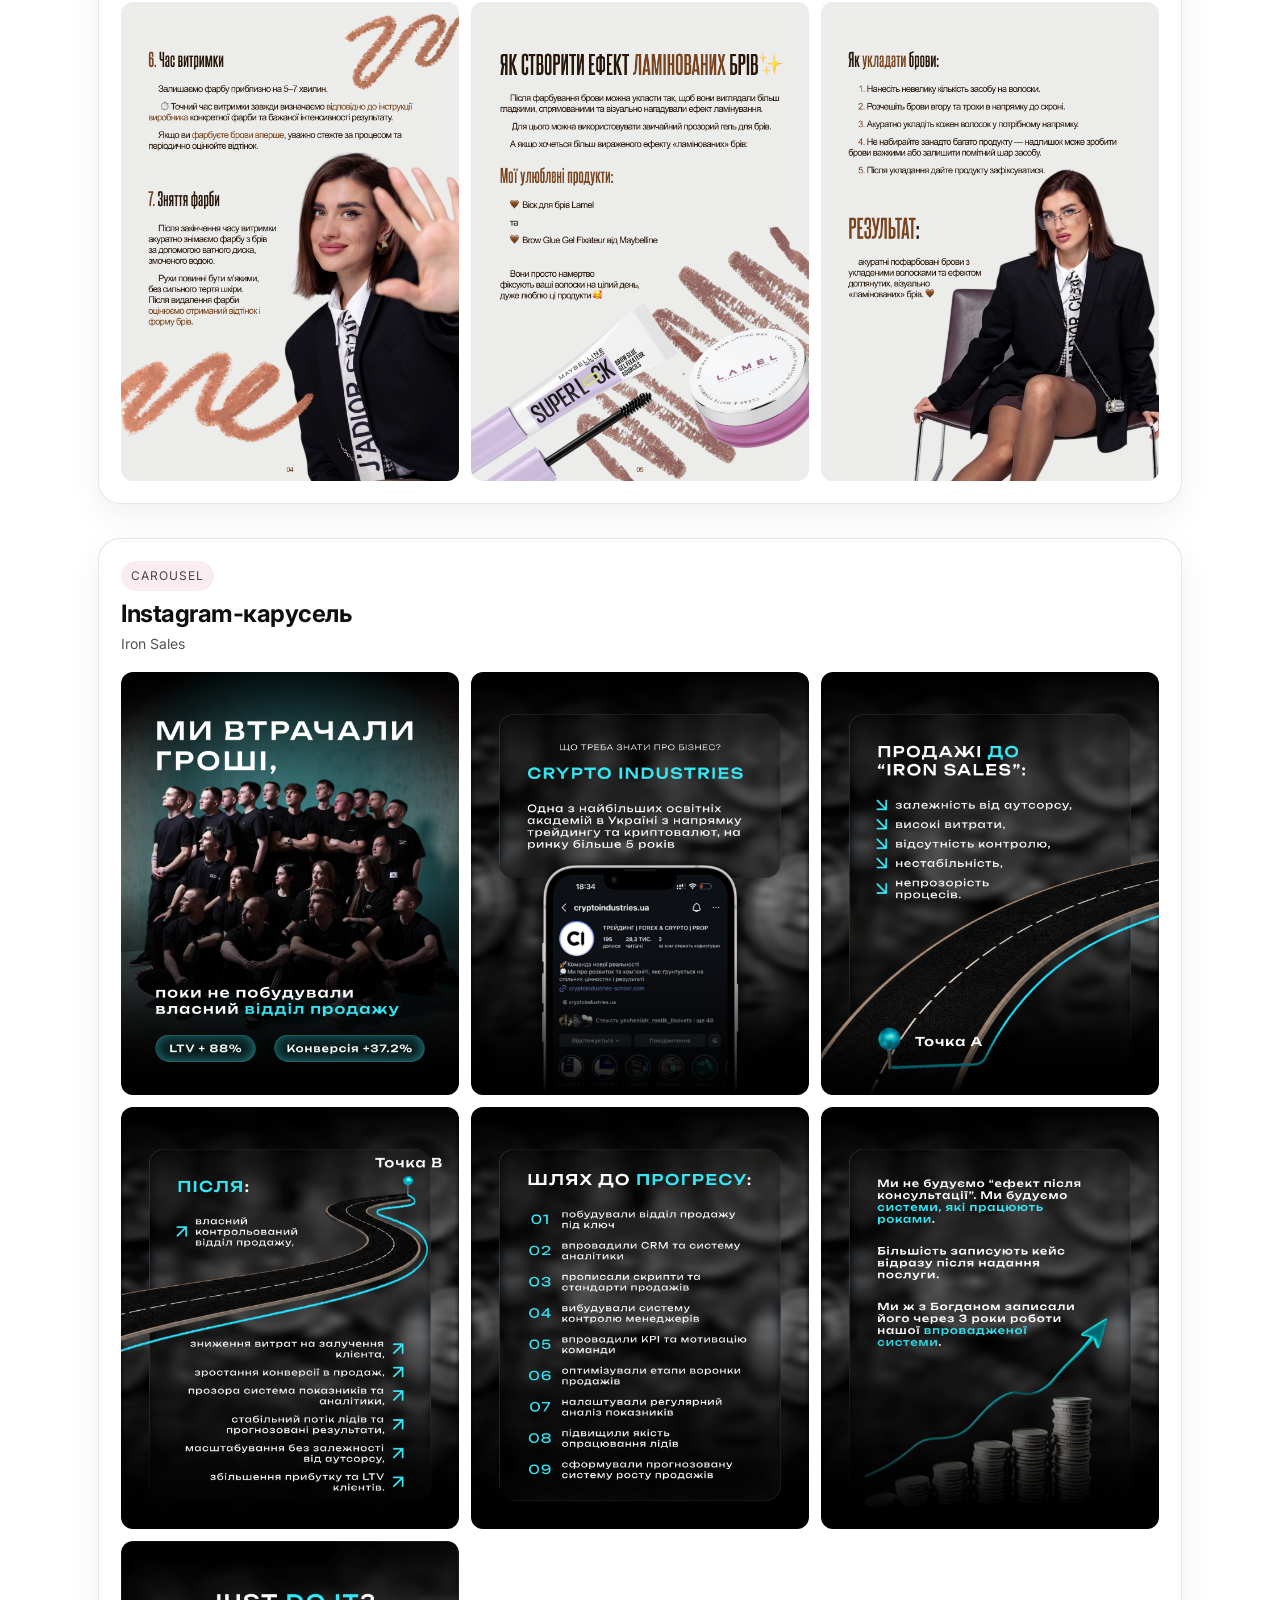
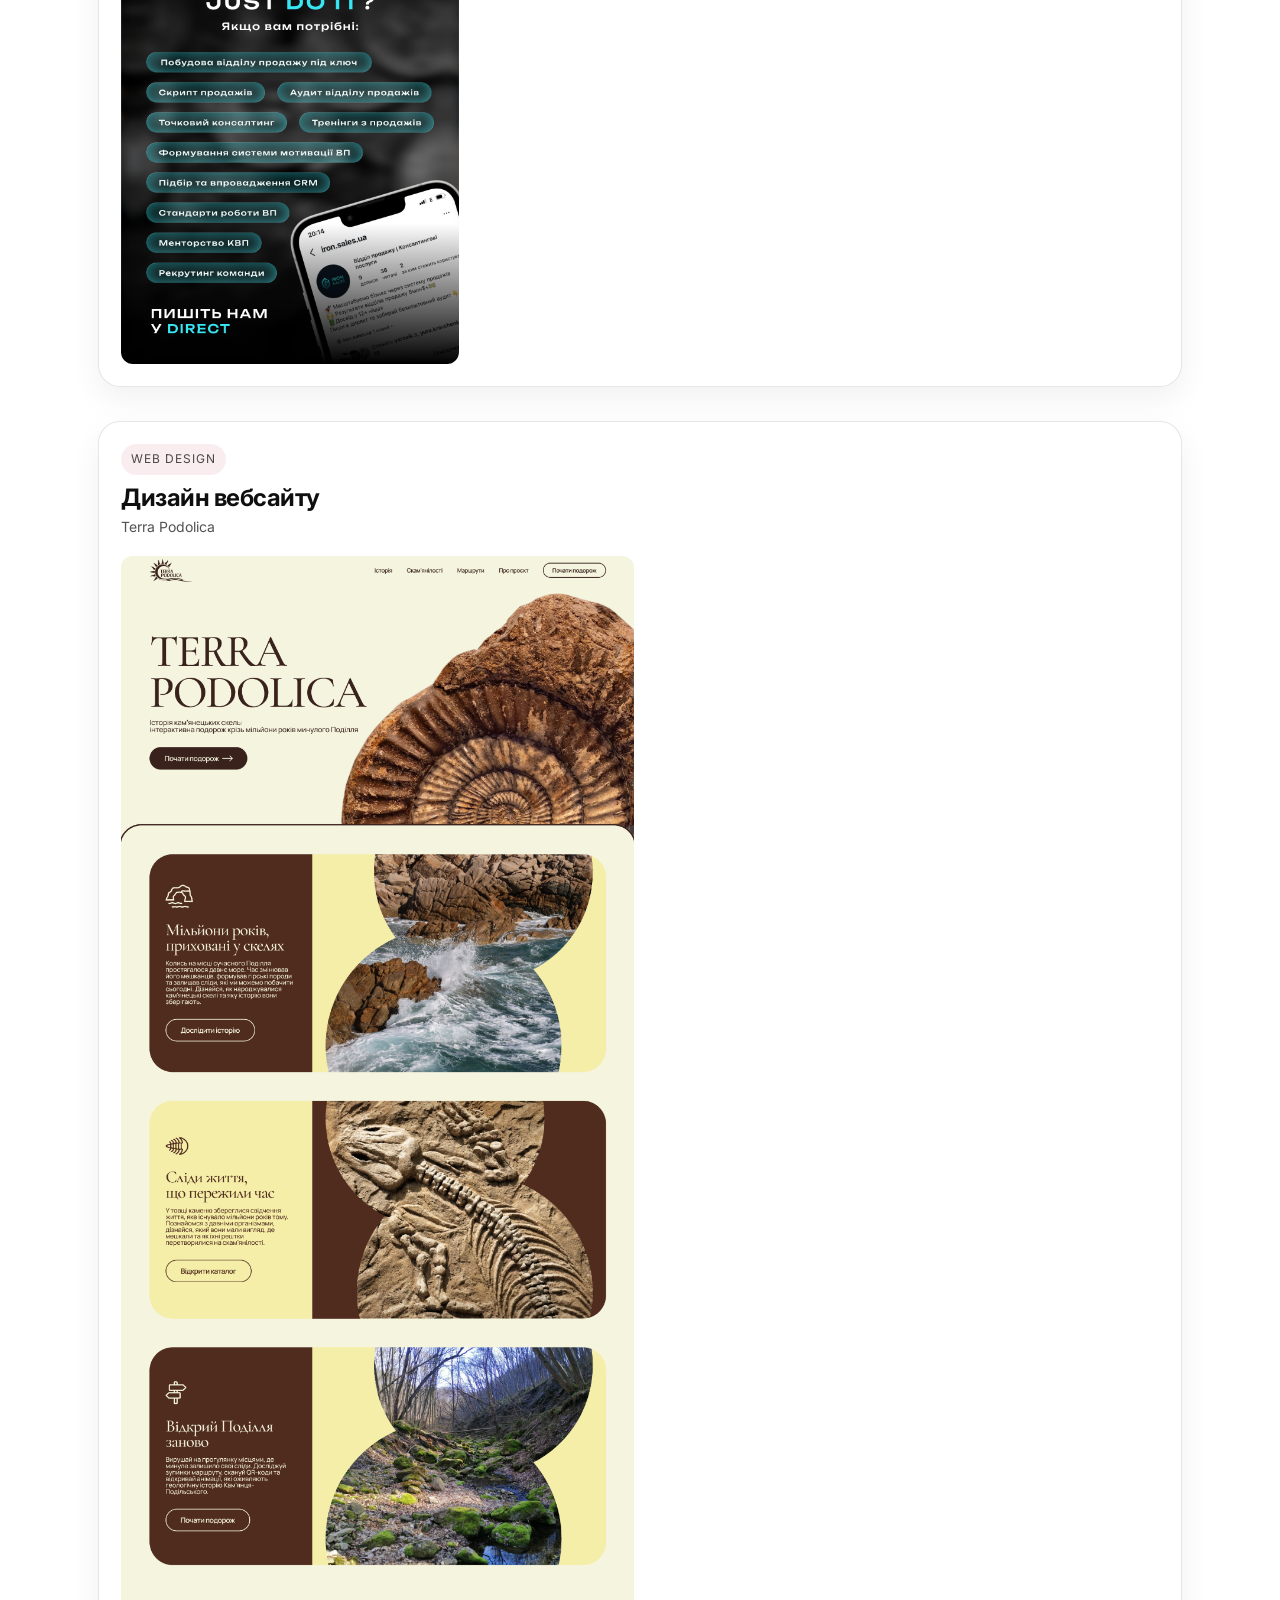
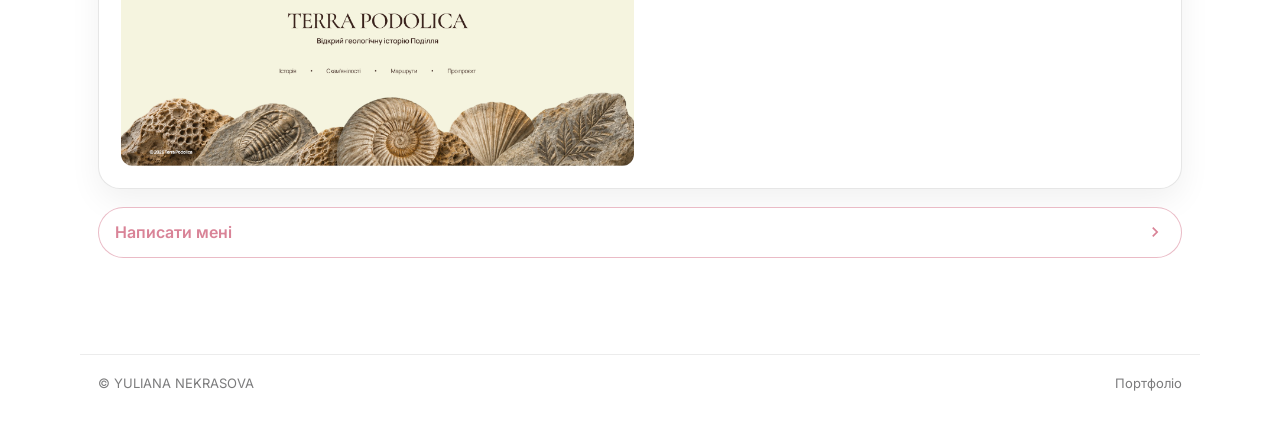
==== commit ebd81b12: "Update portfolio.html" ====
--- a/portfolio.html
+++ b/portfolio.html
@@ -49,121 +49,28 @@
           </div>
         </div>
 
-        <section class="panel" aria-label="Галерея робіт">
-          <div class="panel-inner">
-            <div class="panel-top">
-            </div>
-
-            <div class="panel-grid" id="work-grid">
-              <article class="tile">
-                <span class="badge">BANNER</span>
-                <div class="tile-img tile-missing" role="img" aria-label="Робота: креатив для сторіс — Креатив 1"><span>BOOST<br><small>Рекламний креатив<br>Додайте вихідне зображення</small></span></div>
-                <h3 class="tile-name">Рекламний креатив</h3>
-                <h3 class="tile-name">для Insta Stories</h3>
-                <p class="tile-meta">BOOST</p>
-              </article>
-
-              <article class="tile">
-                <span class="badge">BANNER</span>
-                <div class="tile-img tile-missing" role="img" aria-label="Робота: креатив для сторіс — Creative 2"><span>BOOST<br><small>Рекламний креатив<br>Додайте вихідне зображення</small></span></div>
-                <h3 class="tile-name">Рекламний креатив</h3>
-                <h3 class="tile-name">для Insta Stories</h3>
-                <p class="tile-meta">BOOST</p>
-              </article>
-
-              <article class="tile">
-                <span class="badge">BANNER</span>
-                <div class="tile-img tile-missing" role="img" aria-label="Робота: креатив для сторіс — Креатив 4"><span>BOOST<br><small>Рекламний креатив<br>Додайте вихідне зображення</small></span></div>
-                <h3 class="tile-name">Рекламний креатив</h3>
-                <h3 class="tile-name">для Insta Stories</h3>
-                <p class="tile-meta">BOOST</p>
-              </article>
-
-              <article class="tile">
-                <span class="badge">BANNER</span>
-                <div class="tile-img tile-missing" role="img" aria-label="Робота: дизайн прайсу — Ціни 2"><span>BOOST<br><small>Рекламний креатив<br>Додайте вихідне зображення</small></span></div>
-                <h3 class="tile-name">Рекламний креатив</h3>
-                <h3 class="tile-name">для Insta Stories</h3>
-                <p class="tile-meta">BOOST</p>
-              </article>
-
-              <article class="tile">
-                <span class="badge">BANNER</span>
-                <div class="tile-img tile-missing" role="img" aria-label="Робота: дизайн прайсу — Ціни 5"><span>BOOST<br><small>Рекламний креатив<br>Додайте вихідне зображення</small></span></div>
-                <h3 class="tile-name">Рекламний креатив</h3>
-                <h3 class="tile-name">для Insta Stories</h3>
-                <p class="tile-meta">BOOST</p>
-              </article>
-
-              <article class="tile">
-                <span class="badge">BANNER</span>
-                <div class="tile-img tile-missing" role="img" aria-label="Робота: дизайн прайсу — Ціни 6"><span>BOOST<br><small>Рекламний креатив<br>Додайте вихідне зображення</small></span></div>
-                <h3 class="tile-name">Рекламний креатив</h3>
-                <h3 class="tile-name">для Insta Stories</h3>
-                <p class="tile-meta">BOOST</p>
-              </article>
-<article class="tile">
- <span class="badge">CAROUSEL</span>
- <a class="project-link" href="#iron-carousel-1" aria-label="Переглянути: Instagram-карусель — Iron Sales">
- <div class="tile-img "><img loading="lazy" src="assets/iron-carousel-1-01.png" alt="Instagram-карусель — Iron Sales"></div>
- <h3 class="tile-name">Instagram-карусель</h3><p class="tile-meta">Iron Sales</p>
- </a></article>
-<article class="tile">
- <span class="badge">CAROUSEL</span>
- <a class="project-link" href="#boost-carousel" aria-label="Переглянути: Instagram-карусель — BOOST">
- <div class="tile-img "><img loading="lazy" src="assets/boost-carousel-01.png" alt="Instagram-карусель — BOOST"></div>
- <h3 class="tile-name">Instagram-карусель</h3><p class="tile-meta">BOOST</p>
- </a></article>
-<article class="tile">
- <span class="badge">PRESENTATION</span>
- <a class="project-link" href="#iron-presentation" aria-label="Переглянути: Бізнес-презентація — Iron Sales">
- <div class="tile-img tile-img-wide"><img loading="lazy" src="assets/iron-presentation-01.png" alt="Бізнес-презентація — Iron Sales"></div>
- <h3 class="tile-name">Бізнес-презентація</h3><p class="tile-meta">Iron Sales</p>
- </a></article>
-<article class="tile">
- <span class="badge">GUIDE</span>
- <a class="project-link" href="#beauty-guide" aria-label="Переглянути: Гайд з оформлення брів — Beauty / Editorial">
- <div class="tile-img "><img loading="lazy" src="assets/beauty-guide-01.png" alt="Гайд з оформлення брів — Beauty / Editorial"></div>
- <h3 class="tile-name">Гайд з оформлення брів</h3><p class="tile-meta">Beauty / Editorial</p>
- </a></article>
-<article class="tile">
- <span class="badge">CAROUSEL</span>
- <a class="project-link" href="#iron-carousel-2" aria-label="Переглянути: Instagram-карусель — Iron Sales">
- <div class="tile-img "><img loading="lazy" src="assets/iron-carousel-2-01.png" alt="Instagram-карусель — Iron Sales"></div>
- <h3 class="tile-name">Instagram-карусель</h3><p class="tile-meta">Iron Sales</p>
- </a></article>
-<article class="tile">
- <span class="badge">WEB DESIGN</span>
- <a class="project-link" href="#terra-podolica" aria-label="Переглянути: Дизайн вебсайту — Terra Podolica">
- <div class="tile-img tile-img-wide"><img loading="lazy" src="assets/terra-podolica-01.png" alt="Дизайн вебсайту — Terra Podolica"></div>
- <h3 class="tile-name">Дизайн вебсайту</h3><p class="tile-meta">Terra Podolica</p>
- </a></article>
-            </div>
-          </div>
-        </section>
-
         <section class="work-detail" id="iron-carousel-1" aria-label="Instagram-карусель — Iron Sales">
- <div class="work-heading"><div><span class="badge">CAROUSEL</span><h2>Instagram-карусель</h2><p>Iron Sales</p></div><a class="back-to-grid" href="#work-grid">До всіх робіт ↑</a></div>
+ <div class="work-heading"><div><span class="badge">CAROUSEL</span><h2>Instagram-карусель</h2><p>Iron Sales</p></div></div>
  <div class="work-gallery "><a href="assets/iron-carousel-1-01.png" target="_blank" rel="noopener" title="Відкрити у повному розмірі"><img loading="lazy" src="assets/iron-carousel-1-01.png" alt="Instagram-карусель — сторінка 1"></a><a href="assets/iron-carousel-1-02.png" target="_blank" rel="noopener" title="Відкрити у повному розмірі"><img loading="lazy" src="assets/iron-carousel-1-02.png" alt="Instagram-карусель — сторінка 2"></a><a href="assets/iron-carousel-1-03.png" target="_blank" rel="noopener" title="Відкрити у повному розмірі"><img loading="lazy" src="assets/iron-carousel-1-03.png" alt="Instagram-карусель — сторінка 3"></a><a href="assets/iron-carousel-1-04.png" target="_blank" rel="noopener" title="Відкрити у повному розмірі"><img loading="lazy" src="assets/iron-carousel-1-04.png" alt="Instagram-карусель — сторінка 4"></a><a href="assets/iron-carousel-1-05.png" target="_blank" rel="noopener" title="Відкрити у повному розмірі"><img loading="lazy" src="assets/iron-carousel-1-05.png" alt="Instagram-карусель — сторінка 5"></a></div>
  </section>
 <section class="work-detail" id="boost-carousel" aria-label="Instagram-карусель — BOOST">
- <div class="work-heading"><div><span class="badge">CAROUSEL</span><h2>Instagram-карусель</h2><p>BOOST</p></div><a class="back-to-grid" href="#work-grid">До всіх робіт ↑</a></div>
+ <div class="work-heading"><div><span class="badge">CAROUSEL</span><h2>Instagram-карусель</h2><p>BOOST</p></div></div>
  <div class="work-gallery "><a href="assets/boost-carousel-01.png" target="_blank" rel="noopener" title="Відкрити у повному розмірі"><img loading="lazy" src="assets/boost-carousel-01.png" alt="Instagram-карусель — сторінка 1"></a><a href="assets/boost-carousel-02.png" target="_blank" rel="noopener" title="Відкрити у повному розмірі"><img loading="lazy" src="assets/boost-carousel-02.png" alt="Instagram-карусель — сторінка 2"></a><a href="assets/boost-carousel-03.png" target="_blank" rel="noopener" title="Відкрити у повному розмірі"><img loading="lazy" src="assets/boost-carousel-03.png" alt="Instagram-карусель — сторінка 3"></a><a href="assets/boost-carousel-04.png" target="_blank" rel="noopener" title="Відкрити у повному розмірі"><img loading="lazy" src="assets/boost-carousel-04.png" alt="Instagram-карусель — сторінка 4"></a><a href="assets/boost-carousel-05.png" target="_blank" rel="noopener" title="Відкрити у повному розмірі"><img loading="lazy" src="assets/boost-carousel-05.png" alt="Instagram-карусель — сторінка 5"></a><a href="assets/boost-carousel-06.png" target="_blank" rel="noopener" title="Відкрити у повному розмірі"><img loading="lazy" src="assets/boost-carousel-06.png" alt="Instagram-карусель — сторінка 6"></a><a href="assets/boost-carousel-07.png" target="_blank" rel="noopener" title="Відкрити у повному розмірі"><img loading="lazy" src="assets/boost-carousel-07.png" alt="Instagram-карусель — сторінка 7"></a><a href="assets/boost-carousel-08.png" target="_blank" rel="noopener" title="Відкрити у повному розмірі"><img loading="lazy" src="assets/boost-carousel-08.png" alt="Instagram-карусель — сторінка 8"></a></div>
  </section>
 <section class="work-detail" id="iron-presentation" aria-label="Бізнес-презентація — Iron Sales">
- <div class="work-heading"><div><span class="badge">PRESENTATION</span><h2>Бізнес-презентація</h2><p>Iron Sales</p></div><a class="back-to-grid" href="#work-grid">До всіх робіт ↑</a></div>
+ <div class="work-heading"><div><span class="badge">PRESENTATION</span><h2>Бізнес-презентація</h2><p>Iron Sales</p></div></div>
  <div class="work-gallery work-gallery-wide"><a href="assets/iron-presentation-01.png" target="_blank" rel="noopener" title="Відкрити у повному розмірі"><img loading="lazy" src="assets/iron-presentation-01.png" alt="Бізнес-презентація — сторінка 1"></a><a href="assets/iron-presentation-02.png" target="_blank" rel="noopener" title="Відкрити у повному розмірі"><img loading="lazy" src="assets/iron-presentation-02.png" alt="Бізнес-презентація — сторінка 2"></a><a href="assets/iron-presentation-03.png" target="_blank" rel="noopener" title="Відкрити у повному розмірі"><img loading="lazy" src="assets/iron-presentation-03.png" alt="Бізнес-презентація — сторінка 3"></a><a href="assets/iron-presentation-04.png" target="_blank" rel="noopener" title="Відкрити у повному розмірі"><img loading="lazy" src="assets/iron-presentation-04.png" alt="Бізнес-презентація — сторінка 4"></a><a href="assets/iron-presentation-05.png" target="_blank" rel="noopener" title="Відкрити у повному розмірі"><img loading="lazy" src="assets/iron-presentation-05.png" alt="Бізнес-презентація — сторінка 5"></a></div>
  </section>
 <section class="work-detail" id="beauty-guide" aria-label="Гайд з оформлення брів — Beauty / Editorial">
- <div class="work-heading"><div><span class="badge">GUIDE</span><h2>Гайд з оформлення брів</h2><p>Beauty / Editorial</p></div><a class="back-to-grid" href="#work-grid">До всіх робіт ↑</a></div>
+ <div class="work-heading"><div><span class="badge">GUIDE</span><h2>Гайд з оформлення брів</h2><p>Beauty / Editorial</p></div></div>
  <div class="work-gallery "><a href="assets/beauty-guide-01.png" target="_blank" rel="noopener" title="Відкрити у повному розмірі"><img loading="lazy" src="assets/beauty-guide-01.png" alt="Гайд з оформлення брів — сторінка 1"></a><a href="assets/beauty-guide-02.png" target="_blank" rel="noopener" title="Відкрити у повному розмірі"><img loading="lazy" src="assets/beauty-guide-02.png" alt="Гайд з оформлення брів — сторінка 2"></a><a href="assets/beauty-guide-03.png" target="_blank" rel="noopener" title="Відкрити у повному розмірі"><img loading="lazy" src="assets/beauty-guide-03.png" alt="Гайд з оформлення брів — сторінка 3"></a><a href="assets/beauty-guide-04.png" target="_blank" rel="noopener" title="Відкрити у повному розмірі"><img loading="lazy" src="assets/beauty-guide-04.png" alt="Гайд з оформлення брів — сторінка 4"></a><a href="assets/beauty-guide-05.png" target="_blank" rel="noopener" title="Відкрити у повному розмірі"><img loading="lazy" src="assets/beauty-guide-05.png" alt="Гайд з оформлення брів — сторінка 5"></a><a href="assets/beauty-guide-06.png" target="_blank" rel="noopener" title="Відкрити у повному розмірі"><img loading="lazy" src="assets/beauty-guide-06.png" alt="Гайд з оформлення брів — сторінка 6"></a></div>
  </section>
 <section class="work-detail" id="iron-carousel-2" aria-label="Instagram-карусель — Iron Sales">
- <div class="work-heading"><div><span class="badge">CAROUSEL</span><h2>Instagram-карусель</h2><p>Iron Sales</p></div><a class="back-to-grid" href="#work-grid">До всіх робіт ↑</a></div>
+ <div class="work-heading"><div><span class="badge">CAROUSEL</span><h2>Instagram-карусель</h2><p>Iron Sales</p></div></div>
  <div class="work-gallery "><a href="assets/iron-carousel-2-01.png" target="_blank" rel="noopener" title="Відкрити у повному розмірі"><img loading="lazy" src="assets/iron-carousel-2-01.png" alt="Instagram-карусель — сторінка 1"></a><a href="assets/iron-carousel-2-02.png" target="_blank" rel="noopener" title="Відкрити у повному розмірі"><img loading="lazy" src="assets/iron-carousel-2-02.png" alt="Instagram-карусель — сторінка 2"></a><a href="assets/iron-carousel-2-03.png" target="_blank" rel="noopener" title="Відкрити у повному розмірі"><img loading="lazy" src="assets/iron-carousel-2-03.png" alt="Instagram-карусель — сторінка 3"></a><a href="assets/iron-carousel-2-04.png" target="_blank" rel="noopener" title="Відкрити у повному розмірі"><img loading="lazy" src="assets/iron-carousel-2-04.png" alt="Instagram-карусель — сторінка 4"></a><a href="assets/iron-carousel-2-05.png" target="_blank" rel="noopener" title="Відкрити у повному розмірі"><img loading="lazy" src="assets/iron-carousel-2-05.png" alt="Instagram-карусель — сторінка 5"></a><a href="assets/iron-carousel-2-06.png" target="_blank" rel="noopener" title="Відкрити у повному розмірі"><img loading="lazy" src="assets/iron-carousel-2-06.png" alt="Instagram-карусель — сторінка 6"></a><a href="assets/iron-carousel-2-07.png" target="_blank" rel="noopener" title="Відкрити у повному розмірі"><img loading="lazy" src="assets/iron-carousel-2-07.png" alt="Instagram-карусель — сторінка 7"></a></div>
  </section>
 <section class="work-detail" id="terra-podolica" aria-label="Дизайн вебсайту — Terra Podolica">
- <div class="work-heading"><div><span class="badge">WEB DESIGN</span><h2>Дизайн вебсайту</h2><p>Terra Podolica</p></div><a class="back-to-grid" href="#work-grid">До всіх робіт ↑</a></div>
+ <div class="work-heading"><div><span class="badge">WEB DESIGN</span><h2>Дизайн вебсайту</h2><p>Terra Podolica</p></div></div>
  <div class="work-gallery work-gallery-wide"><a href="assets/terra-podolica-01.png" target="_blank" rel="noopener" title="Відкрити у повному розмірі"><img loading="lazy" src="assets/terra-podolica-01.png" alt="Дизайн вебсайту — сторінка 1"></a></div>
  </section>
 <div class="spacer" aria-hidden="true"></div>
@@ -184,4 +91,4 @@
     </div>
   </footer>
 </body>
-</html>+</html>
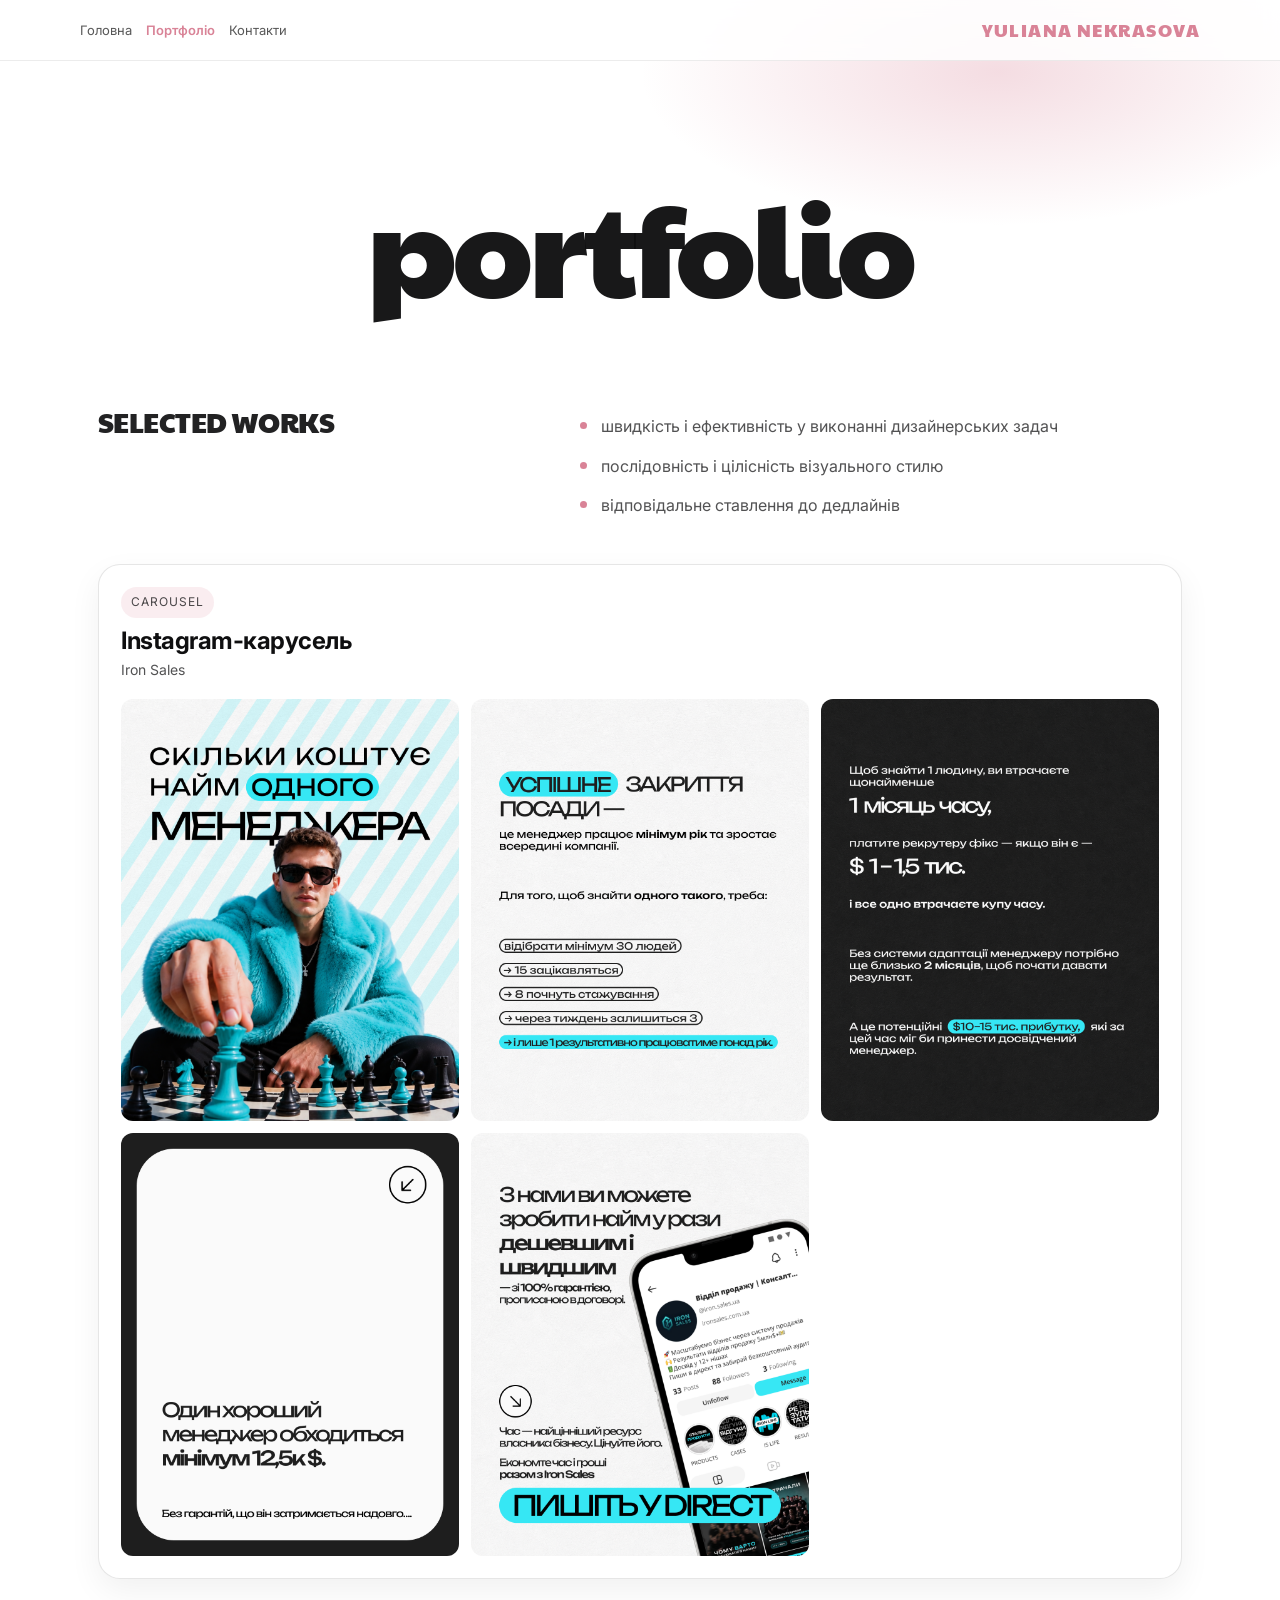
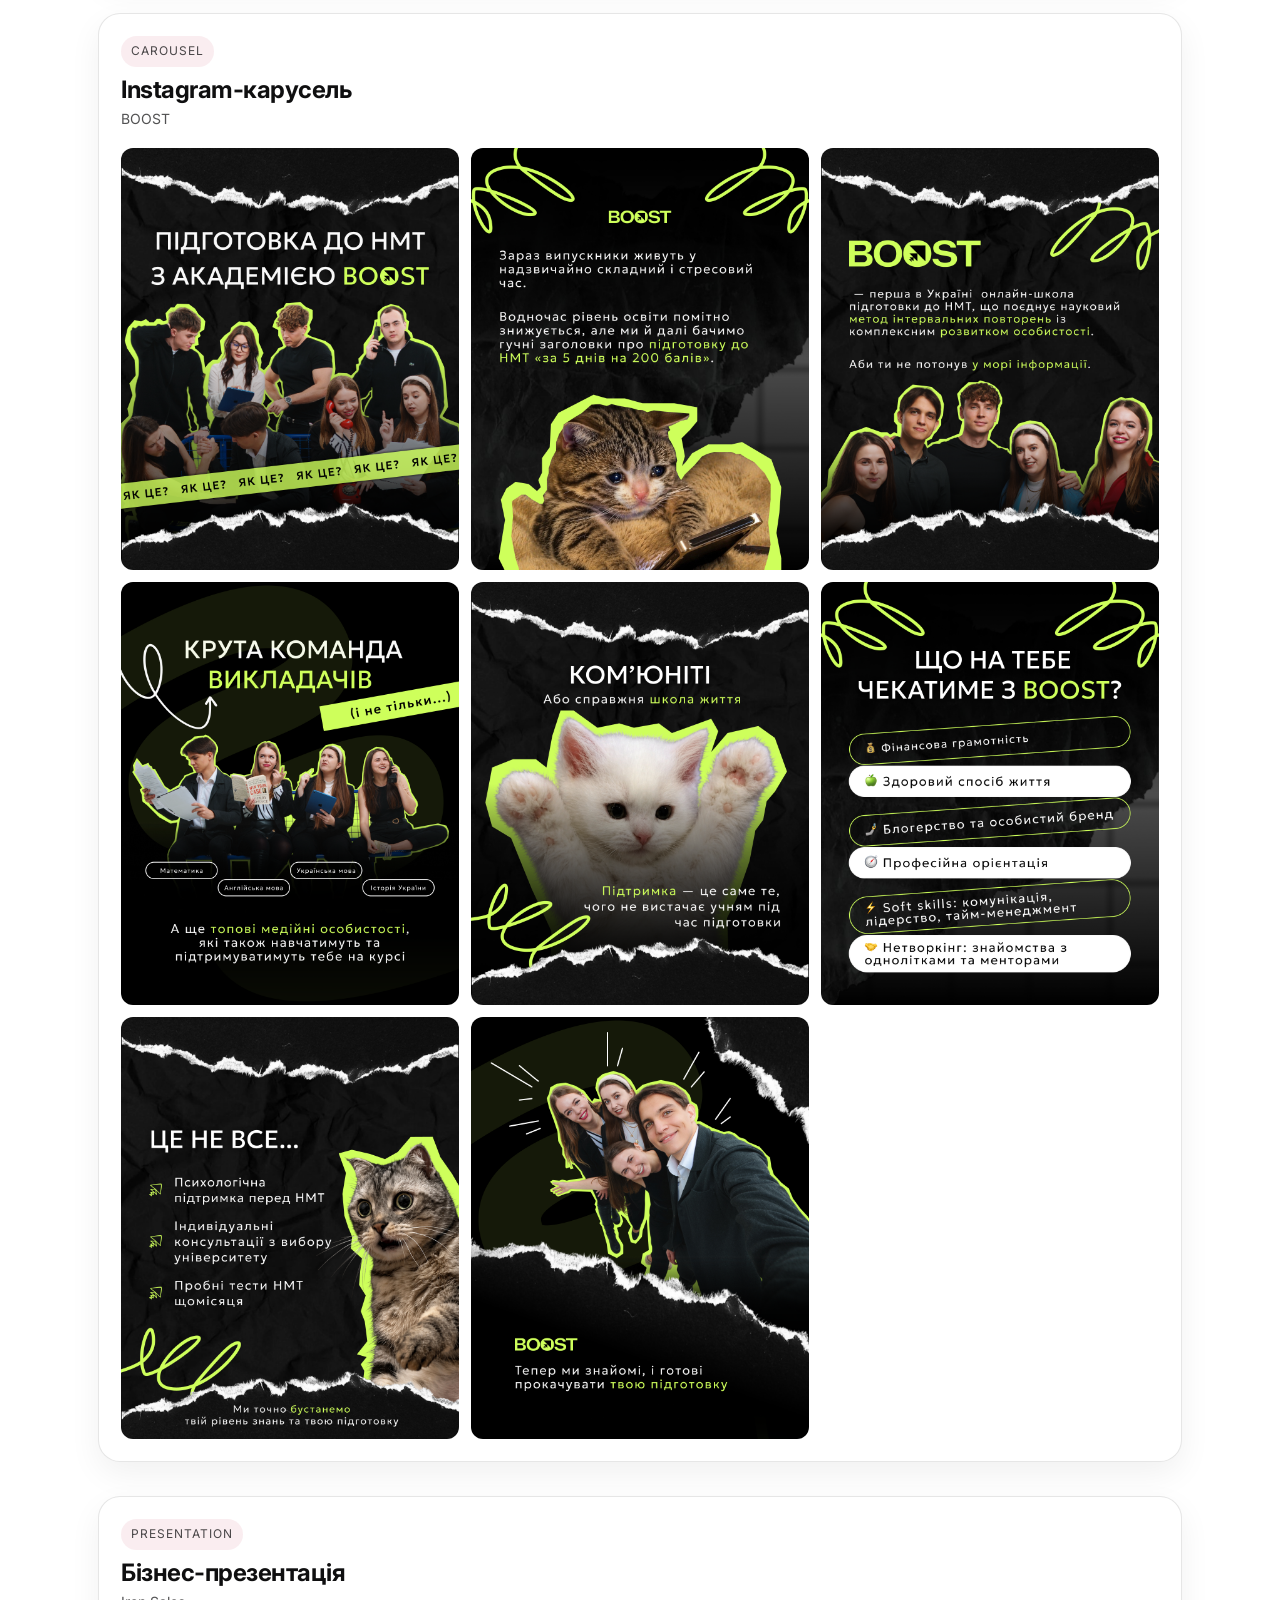
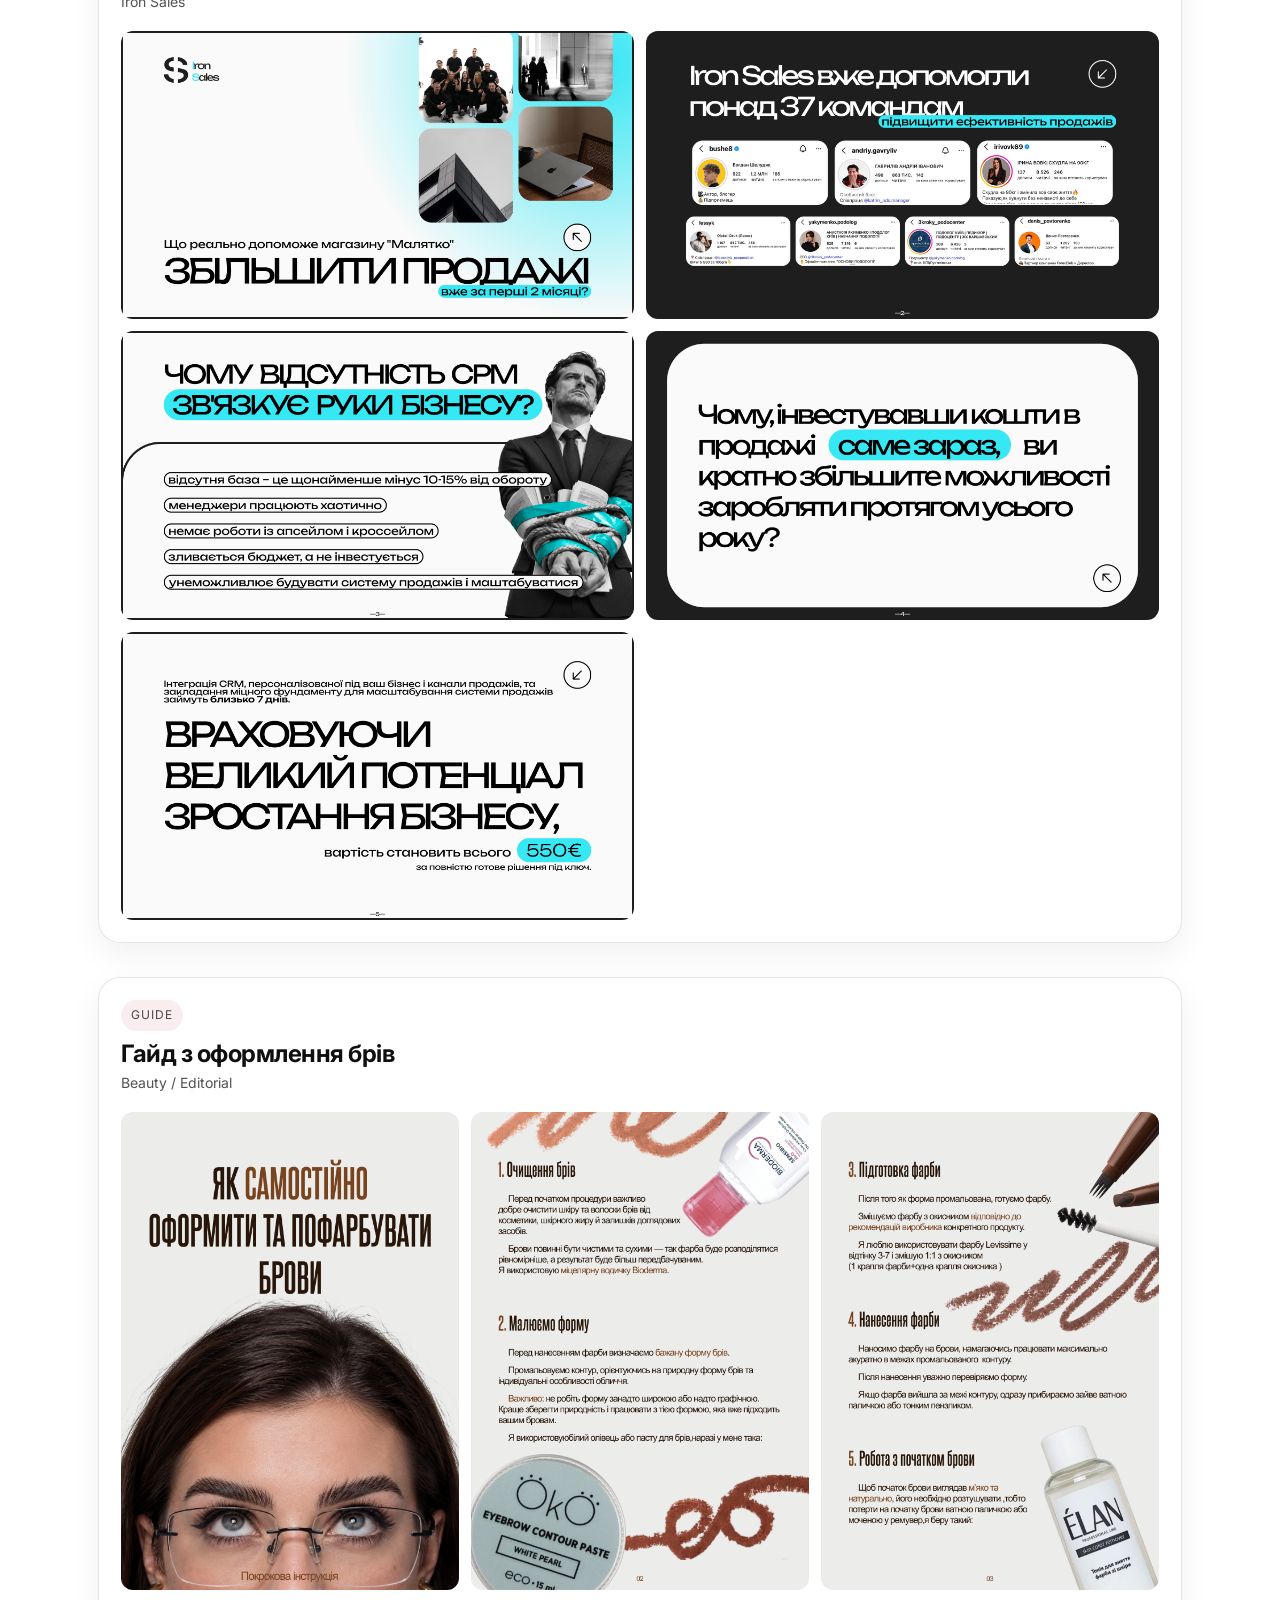
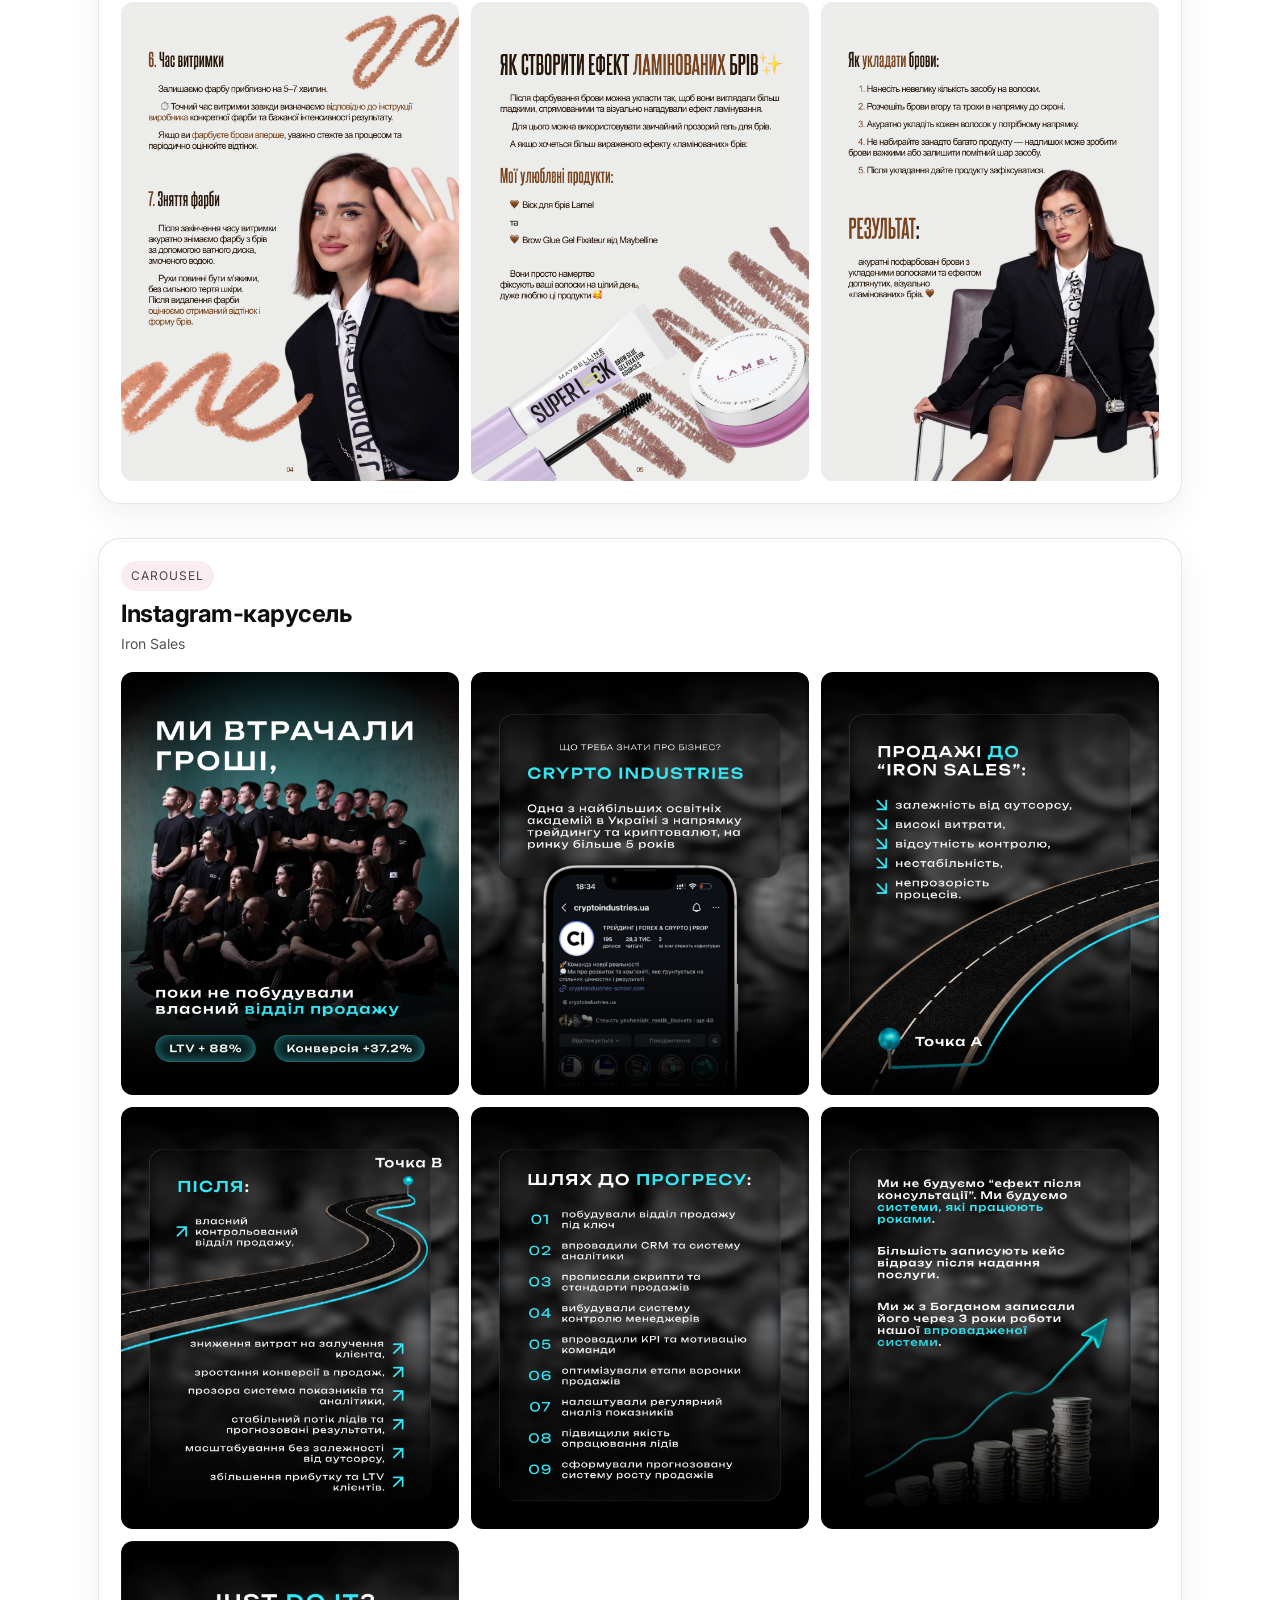
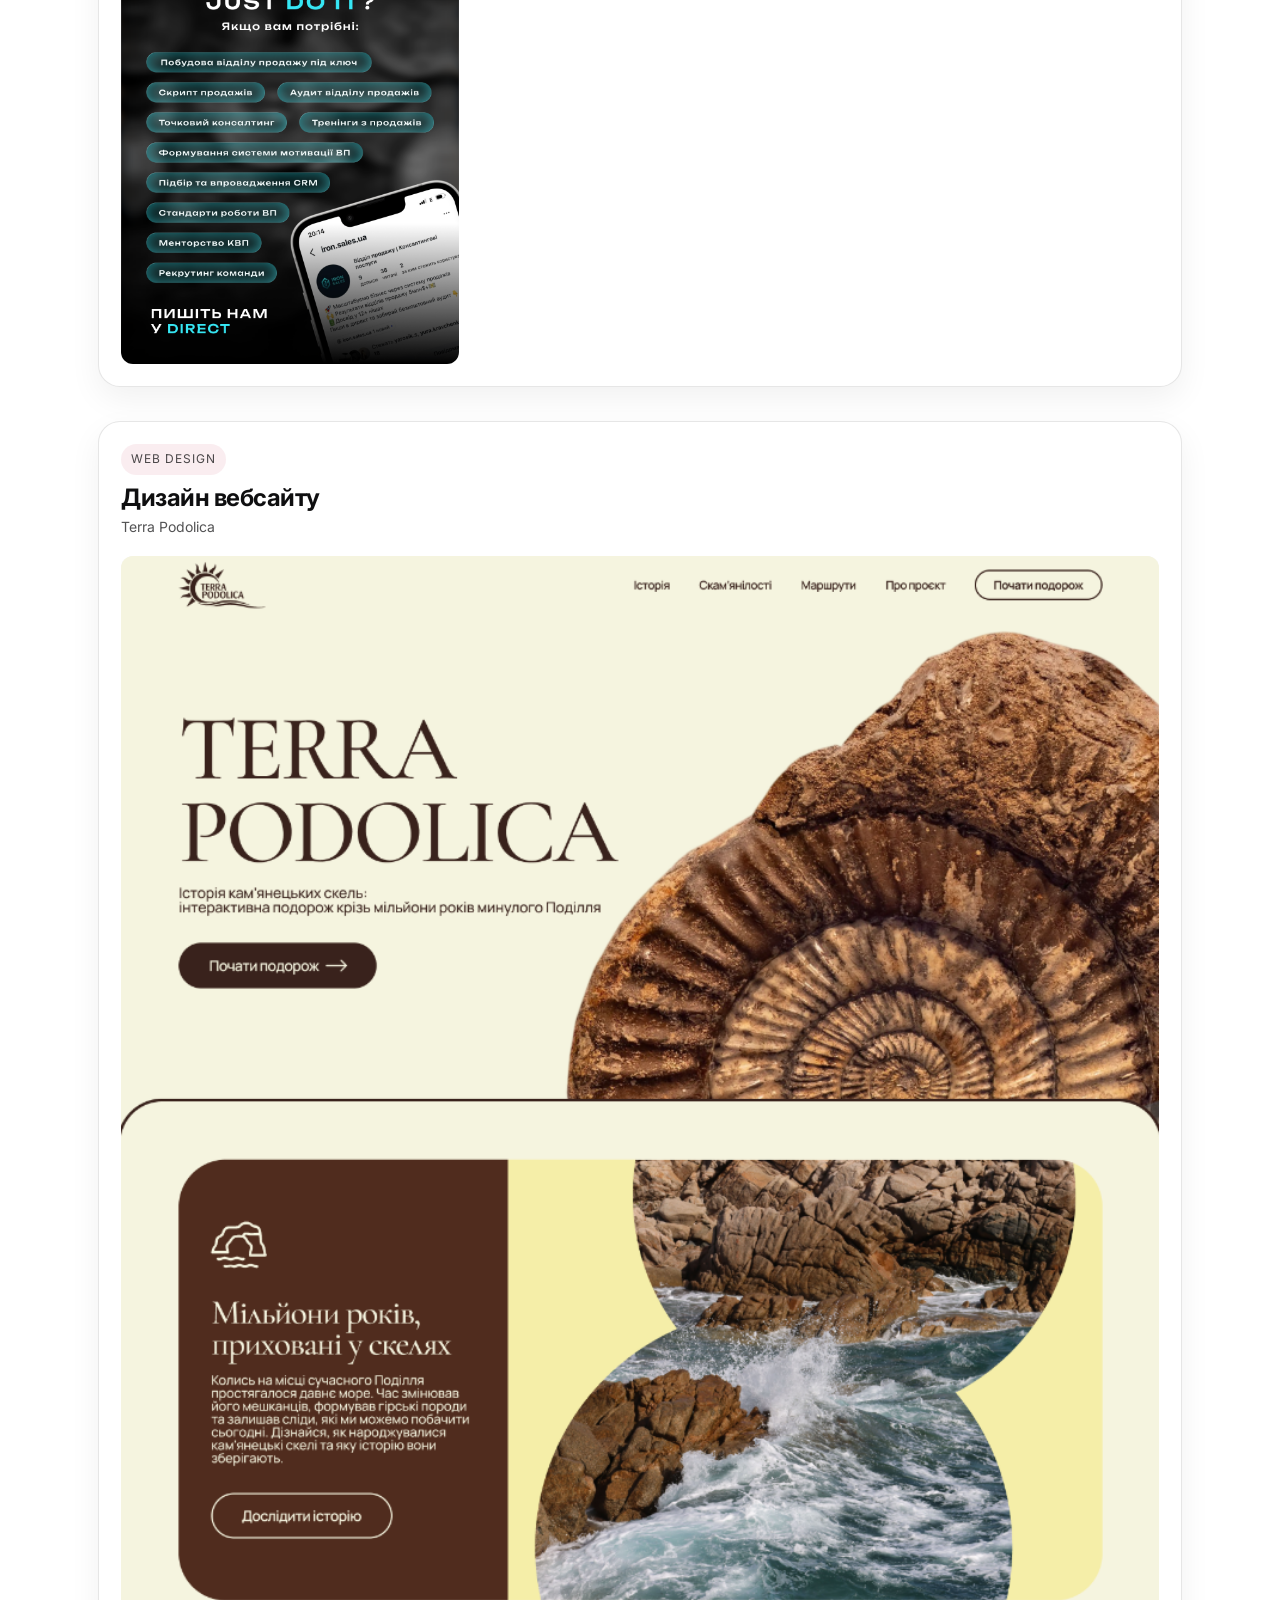
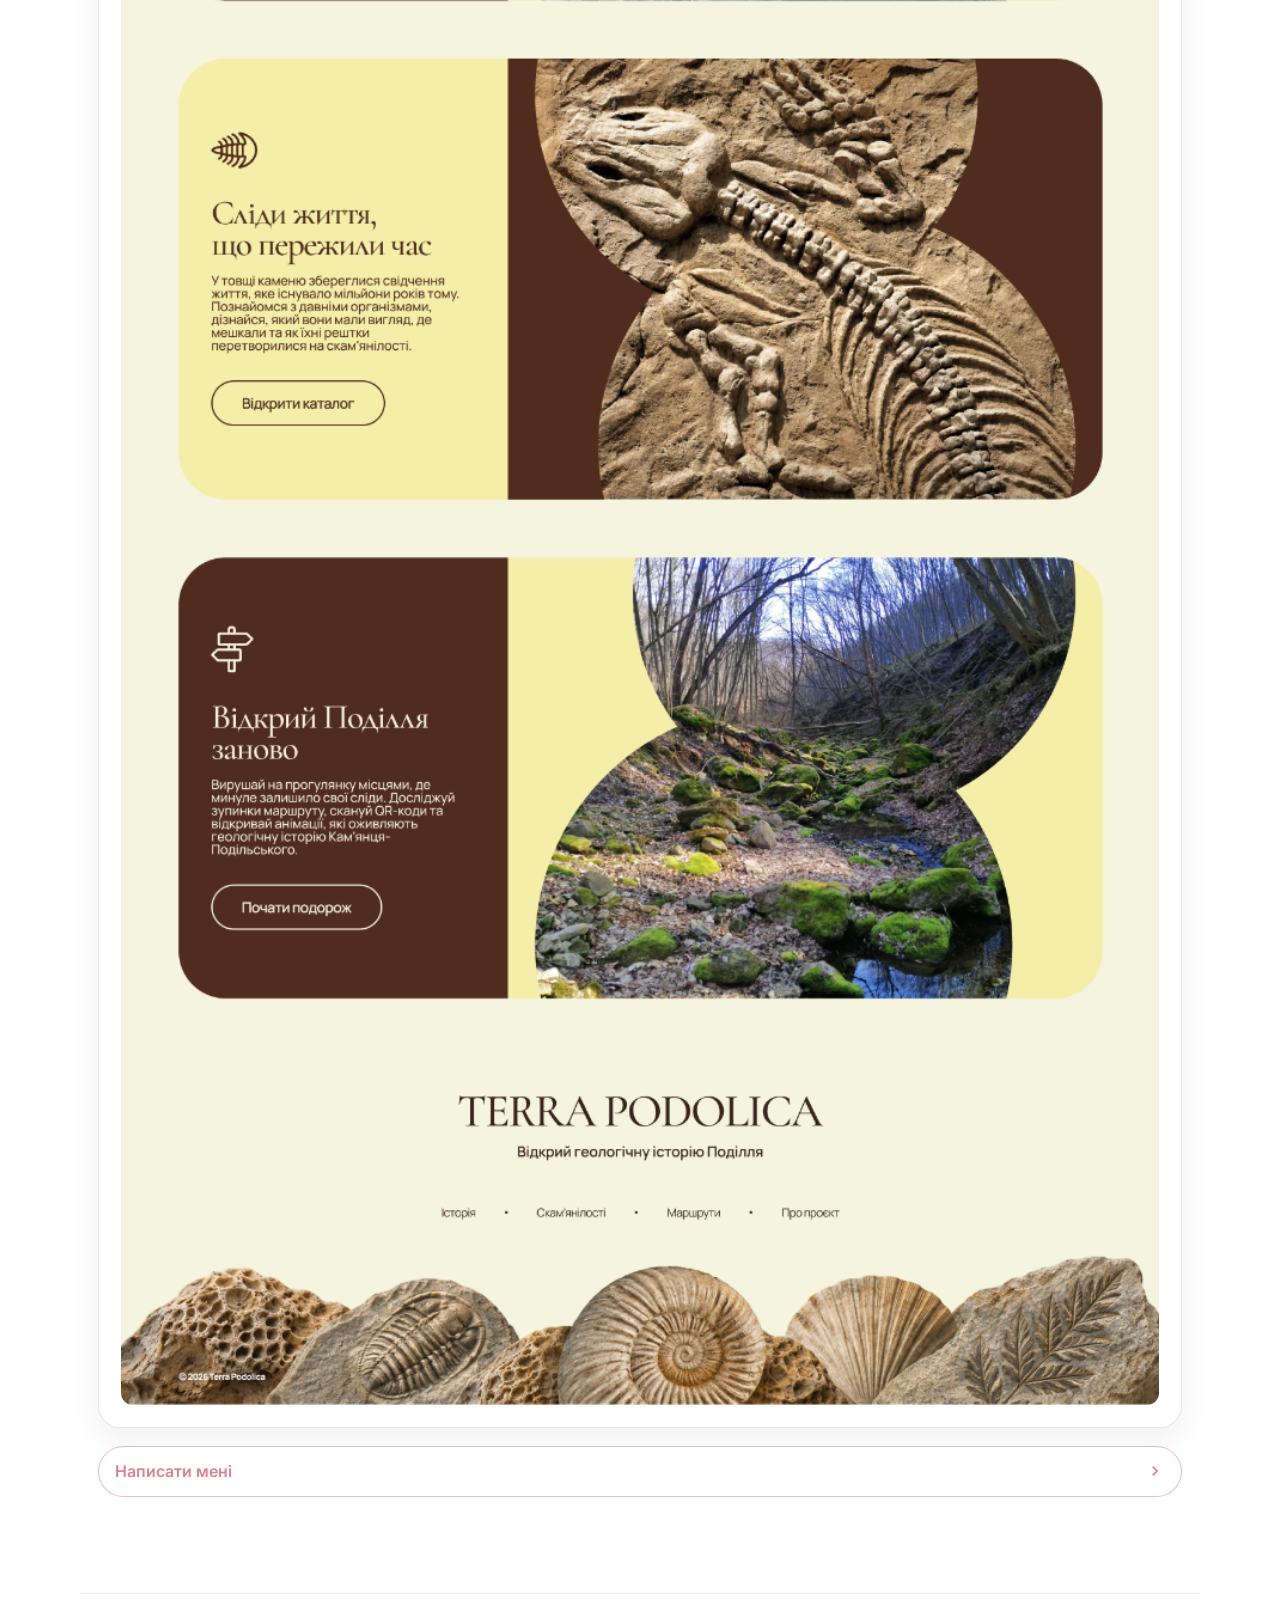
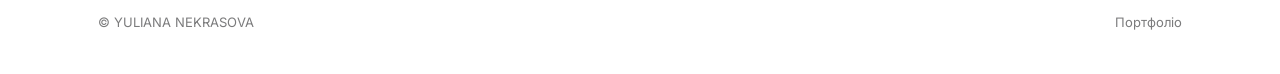
==== commit 426fe528: "Update portfolio.html" ====
--- a/portfolio.html
+++ b/portfolio.html
@@ -13,6 +13,11 @@
   
   <title>Портфоліо — Юліана Некрасова</title>
   <link rel="stylesheet" href="styles.css">
+  <style>
+    #terra-podolica .work-gallery{display:block !important;grid-template-columns:1fr !important;columns:auto !important}
+    #terra-podolica .work-gallery a{display:block;width:100%;max-width:none}
+    #terra-podolica .work-gallery img{display:block;width:100% !important;max-width:100% !important;height:auto}
+  </style>
 </head>
 <body>
   <header class="topbar">
@@ -59,7 +64,7 @@
  </section>
 <section class="work-detail" id="iron-presentation" aria-label="Бізнес-презентація — Iron Sales">
  <div class="work-heading"><div><span class="badge">PRESENTATION</span><h2>Бізнес-презентація</h2><p>Iron Sales</p></div></div>
- <div class="work-gallery work-gallery-wide"><a href="assets/iron-presentation-01.png" target="_blank" rel="noopener" title="Відкрити у повному розмірі"><img loading="lazy" src="assets/iron-presentation-01.png" alt="Бізнес-презентація — сторінка 1"></a><a href="assets/iron-presentation-02.png" target="_blank" rel="noopener" title="Відкрити у повному розмірі"><img loading="lazy" src="assets/iron-presentation-02.png" alt="Бізнес-презентація — сторінка 2"></a><a href="assets/iron-presentation-03.png" target="_blank" rel="noopener" title="Відкрити у повному розмірі"><img loading="lazy" src="assets/iron-presentation-03.png" alt="Бізнес-презентація — сторінка 3"></a><a href="assets/iron-presentation-04.png" target="_blank" rel="noopener" title="Відкрити у повному розмірі"><img loading="lazy" src="assets/iron-presentation-04.png" alt="Бізнес-презентація — сторінка 4"></a><a href="assets/iron-presentation-05.png" target="_blank" rel="noopener" title="Відкрити у повному розмірі"><img loading="lazy" src="assets/iron-presentation-05.png" alt="Бізнес-презентація — сторінка 5"></a></div>
+ <div class="work-gallery work-gallery-wide"><a href="assets/iron-presentation-01.png" target="_blank" rel="noopener" title="Відкрити у повному розмірі"><img loading="lazy" src="assets/iron-presentation-01.png" alt="Бізнес-презентація — сторінка 1"></a><a href="assets/iron-presentation-02.png" target="_blank" rel="noopener" title="Відкрити у повному розмірі"><img loading="lazy" src="assets/iron-presentation-02.png" alt="Бізнес-презентація — сторінка 2"></a><a href="assets/iron-presentation-05.png" target="_blank" rel="noopener" title="Відкрити у повному розмірі"><img loading="lazy" src="assets/iron-presentation-05.png" alt="Бізнес-презентація — сторінка 3"></a><a href="assets/iron-presentation-04.png" target="_blank" rel="noopener" title="Відкрити у повному розмірі"><img loading="lazy" src="assets/iron-presentation-04.png" alt="Бізнес-презентація — сторінка 4"></a><a href="assets/iron-presentation-03.png" target="_blank" rel="noopener" title="Відкрити у повному розмірі"><img loading="lazy" src="assets/iron-presentation-03.png" alt="Бізнес-презентація — сторінка 5"></a></div>
  </section>
 <section class="work-detail" id="beauty-guide" aria-label="Гайд з оформлення брів — Beauty / Editorial">
  <div class="work-heading"><div><span class="badge">GUIDE</span><h2>Гайд з оформлення брів</h2><p>Beauty / Editorial</p></div></div>
